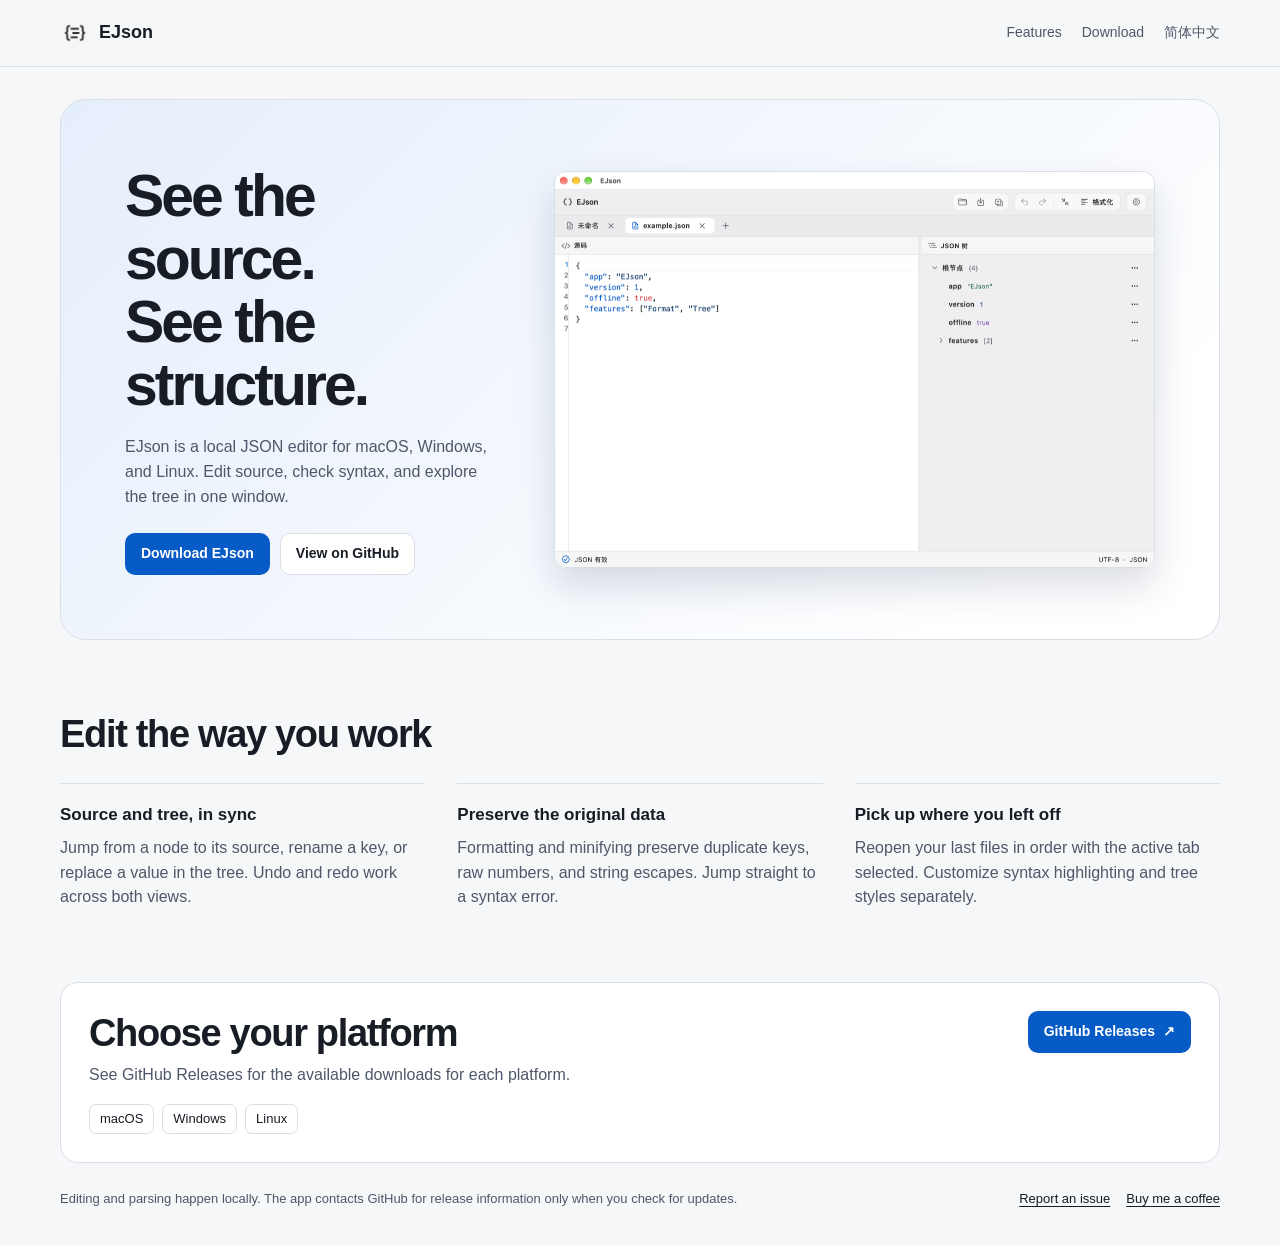
==== website/en.html @ afdf3be9 "Build EJson desktop workspace and release website" ====
<!doctype html>
<html lang="en">
<head>
  <meta charset="utf-8">
  <meta name="viewport" content="width=device-width, initial-scale=1">
  <meta name="description" content="EJson is a local JSON editor for macOS, Windows, and Linux. Edit source, check syntax, and explore the tree in one window.">
  <title>EJson — A desktop JSON editor</title>
  <link rel="icon" href="assets/logo.png" type="image/png">
  <link rel="alternate" hreflang="zh-CN" href="index.html">
  <link rel="stylesheet" href="styles.css">
</head>
<body>
  <header class="site-header">
    <nav class="wrap nav" aria-label="Main navigation">
      <a class="brand" href="#top"><img src="assets/logo.png" width="30" height="30" alt="">EJson</a>
      <div class="nav-links"><a href="#features">Features</a><a href="#download">Download</a><a href="index.html" lang="zh-CN">简体中文</a></div>
    </nav>
  </header>
  <main id="top">
    <section class="hero wrap">
      <div class="hero-copy">
        <h1>See the source.<br>See the structure.</h1>
        <p>EJson is a local JSON editor for macOS, Windows, and Linux. Edit source, check syntax, and explore the tree in one window.</p>
        <div class="actions"><a class="button primary" href="#download">Download EJson</a><a class="button secondary" href="https://github.com/Echo-BraveShine/EJson">View on GitHub</a></div>
      </div>
      <figure class="product"><img src="assets/workbench.png" width="1100" height="726" alt="EJson workbench with JSON source on the left and a JSON tree on the right" fetchpriority="high"></figure>
    </section>
    <section class="features wrap" id="features">
      <h2>Edit the way you work</h2>
      <div class="feature-grid">
        <article><h3>Source and tree, in sync</h3><p>Jump from a node to its source, rename a key, or replace a value in the tree. Undo and redo work across both views.</p></article>
        <article><h3>Preserve the original data</h3><p>Formatting and minifying preserve duplicate keys, raw numbers, and string escapes. Jump straight to a syntax error.</p></article>
        <article><h3>Pick up where you left off</h3><p>Reopen your last files in order with the active tab selected. Customize syntax highlighting and tree styles separately.</p></article>
      </div>
    </section>
    <section class="downloads wrap" id="download">
      <div><h2>Choose your platform</h2><p>See GitHub Releases for the available downloads for each platform.</p></div>
      <ul class="platforms"><li>macOS</li><li>Windows</li><li>Linux</li></ul>
      <a class="button primary" href="https://github.com/Echo-BraveShine/EJson/releases/latest">GitHub Releases <span aria-hidden="true">↗</span></a>
    </section>
  </main>
  <footer class="wrap footer">
    <p>Editing and parsing happen locally. The app contacts GitHub for release information only when you check for updates.</p>
    <div><a href="https://github.com/Echo-BraveShine/EJson/issues">Report an issue</a><a href="https://buymeacoffee.com/1239383708p">Buy me a coffee</a></div>
  </footer>
</body>
</html>
---- website/styles.css ----
:root {
  color-scheme: light dark;
  --background: #f6f7f9;
  --surface: #fff;
  --ink: #171c25;
  --secondary: #4e5868;
  --line: #dadee6;
  --accent: #075bc6;
  --on-accent: #fff;
  --hero: #e5eefb;
  font: 16px/1.55 -apple-system, BlinkMacSystemFont, "Helvetica Neue", "PingFang SC", "Segoe UI", sans-serif;
}
@media (prefers-color-scheme: dark) {
  :root {
    --background: #181b21;
    --surface: #22262e;
    --ink: #f4f6fa;
    --secondary: #bdc6d5;
    --line: #394150;
    --accent: #8bbdff;
    --on-accent: #101f35;
    --hero: #233650;
  }
}
* { box-sizing: border-box; }
body { margin: 0; background: var(--background); color: var(--ink); }
a { color: inherit; text-decoration: none; }
a:focus-visible { outline: 2px solid var(--accent); outline-offset: 4px; }
.wrap { width: min(1160px, calc(100% - 64px)); margin-inline: auto; }
.site-header { border-bottom: 1px solid var(--line); }
.nav, .brand, .nav-links, .actions { display: flex; align-items: center; }
.nav { min-height: 66px; justify-content: space-between; gap: 18px; }
.brand { gap: 9px; font-size: 18px; font-weight: 700; }
.nav-links, .actions { gap: 20px; flex-wrap: wrap; }
.nav-links { color: var(--secondary); font-size: 14px; }
.nav-links a:hover, .footer a:hover { color: var(--accent); }
.hero {
  display: grid;
  grid-template-columns: minmax(0, .85fr) minmax(0, 1.4fr);
  align-items: center;
  gap: clamp(24px, 5vw, 72px);
  padding: clamp(28px, 5vw, 64px);
  margin-top: 32px;
  background: linear-gradient(135deg, var(--hero), var(--surface) 85%);
  border: 1px solid var(--line);
  border-radius: 26px;
}
h1, h2, h3, p, figure { margin: 0; }
h1 { font-size: clamp(34px, 4.6vw, 65px); letter-spacing: -.05em; line-height: 1.07; }
h2 { font-size: clamp(25px, 3vw, 38px); line-height: 1.16; letter-spacing: -.035em; }
h3 { font-size: 17px; }
p { color: var(--secondary); }
.hero p { margin: 19px 0 24px; }
.actions { gap: 10px; }
.button {
  display: inline-flex; align-items: center; gap: 8px;
  min-height: 42px; padding: 8px 15px; border-radius: 10px;
  font-size: 14px; font-weight: 650; border: 1px solid transparent;
}
.primary { background: var(--accent); color: var(--on-accent); }
.secondary { background: var(--surface); border-color: var(--line); }
.button:hover { filter: brightness(.92); }
.product { border-radius: 12px; overflow: hidden; border: 1px solid var(--line); box-shadow: 0 18px 38px #0c234a26; }
.product img { display: block; width: 100%; height: auto; }
.features { padding-block: 72px; }
.feature-grid { margin-top: 27px; display: grid; grid-template-columns: repeat(3, 1fr); gap: 32px; }
.feature-grid article { padding-top: 18px; border-top: 1px solid var(--line); }
.feature-grid p { margin-top: 7px; }
.downloads {
  display: grid; grid-template-columns: 1fr auto;
  align-items: start; gap: 16px 24px; padding: 28px;
  border: 1px solid var(--line); border-radius: 18px; background: var(--surface);
}
.downloads p { margin-top: 8px; }
.downloads .button { grid-column: 2; grid-row: 1; justify-self: end; }
.platforms { display: flex; gap: 8px; flex-wrap: wrap; padding: 0; margin: 0; list-style: none; }
.platforms li { font-size: 13px; padding: 4px 10px; border: 1px solid var(--line); border-radius: 7px; }
.footer { padding-block: 26px 36px; display: flex; justify-content: space-between; gap: 16px; font-size: 13px; }
.footer div { display: flex; gap: 16px; flex-wrap: wrap; flex-shrink: 0; }
.footer a { text-decoration: underline; text-underline-offset: 3px; }
@media (max-width: 830px) {
  .wrap { width: calc(100% - 32px); }
  .hero { grid-template-columns: minmax(0, 1fr); }
  .features { padding-block: 44px; }
  .feature-grid { gap: 18px; }
}
@media (max-width: 560px) {
  .nav-links { gap: 11px; }
  .hero { margin-top: 17px; padding: 21px; border-radius: 18px; }
  .feature-grid, .downloads { grid-template-columns: minmax(0, 1fr); }
  .downloads .button { grid-column: auto; grid-row: auto; justify-self: start; }
  .footer { flex-direction: column; }
}

:lang(zh-CN) h1 { font-size: clamp(32px, 3.75vw, 53px); }

.hero > *, .downloads > *, .feature-grid > * { min-width: 0; }
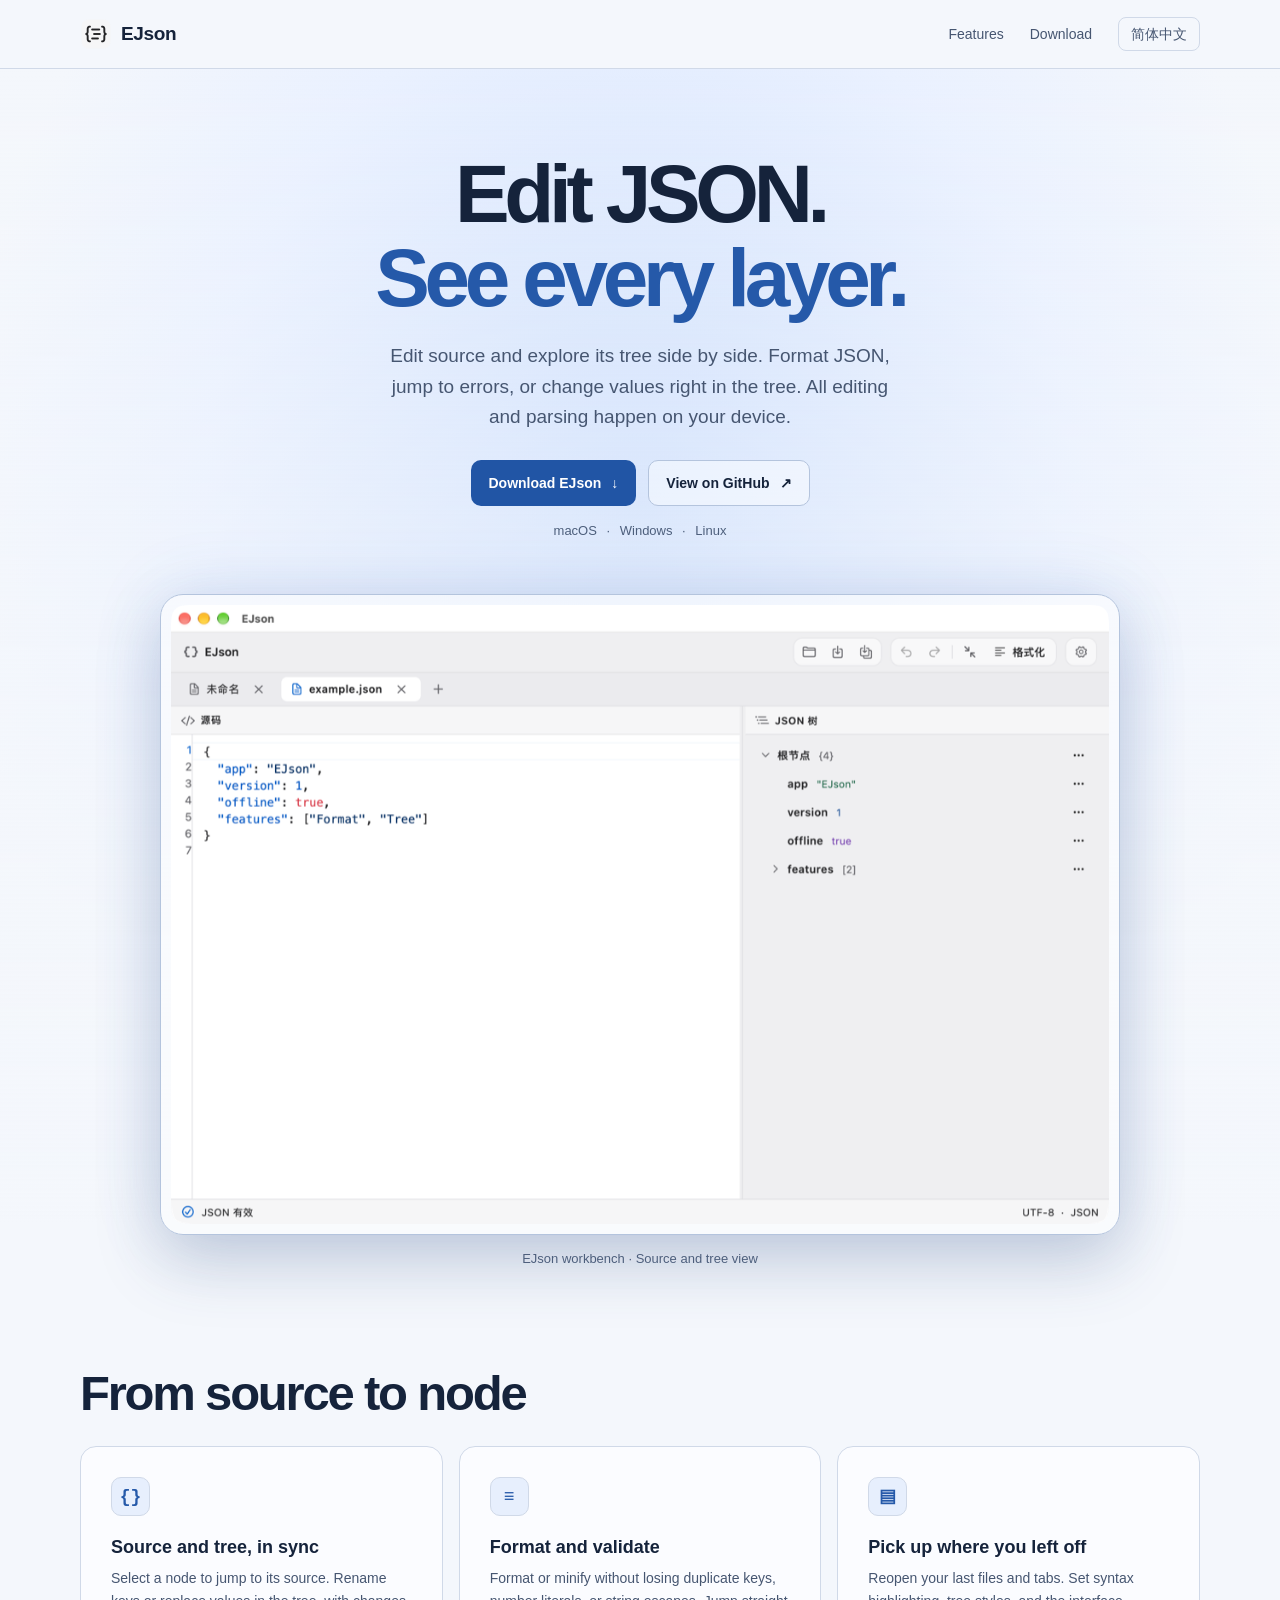
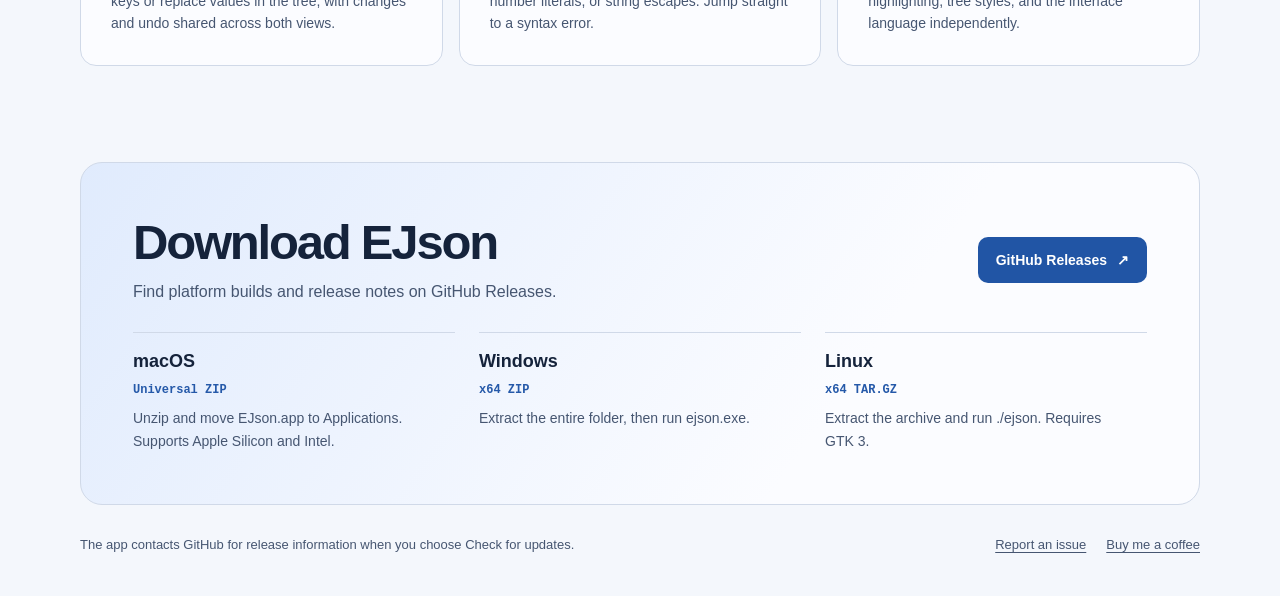
==== commit 279f72f2: "bug fix" ====
--- a/website/en.html
+++ b/website/en.html
@@ -3,8 +3,10 @@
 <head>
   <meta charset="utf-8">
   <meta name="viewport" content="width=device-width, initial-scale=1">
-  <meta name="description" content="EJson is a local JSON editor for macOS, Windows, and Linux. Edit source, check syntax, and explore the tree in one window.">
-  <title>EJson — A desktop JSON editor</title>
+  <meta name="description" content="Edit source and explore its tree side by side. Format JSON, jump to errors, or change values right in the tree. All editing and parsing happen on your device.">
+  <meta name="theme-color" content="#10141e" media="(prefers-color-scheme: dark)">
+  <meta name="theme-color" content="#f4f7fc" media="(prefers-color-scheme: light)">
+  <title>EJson · Desktop JSON editor</title>
   <link rel="icon" href="assets/logo.png" type="image/png">
   <link rel="alternate" hreflang="zh-CN" href="index.html">
   <link rel="stylesheet" href="styles.css">
@@ -12,36 +14,91 @@
 <body>
   <header class="site-header">
     <nav class="wrap nav" aria-label="Main navigation">
-      <a class="brand" href="#top"><img src="assets/logo.png" width="30" height="30" alt="">EJson</a>
-      <div class="nav-links"><a href="#features">Features</a><a href="#download">Download</a><a href="index.html" lang="zh-CN">简体中文</a></div>
+      <a class="brand" href="#top"><img src="assets/logo.png" width="32" height="32" alt="">EJson</a>
+      <div class="nav-links">
+        <a href="#features">Features</a>
+        <a href="#download">Download</a>
+        <a class="language" href="index.html" lang="zh-CN">简体中文</a>
+      </div>
     </nav>
   </header>
+
   <main id="top">
-    <section class="hero wrap">
-      <div class="hero-copy">
-        <h1>See the source.<br>See the structure.</h1>
-        <p>EJson is a local JSON editor for macOS, Windows, and Linux. Edit source, check syntax, and explore the tree in one window.</p>
-        <div class="actions"><a class="button primary" href="#download">Download EJson</a><a class="button secondary" href="https://github.com/Echo-BraveShine/EJson">View on GitHub</a></div>
-      </div>
-      <figure class="product"><img src="assets/workbench.png" width="1100" height="726" alt="EJson workbench with JSON source on the left and a JSON tree on the right" fetchpriority="high"></figure>
-    </section>
-    <section class="features wrap" id="features">
-      <h2>Edit the way you work</h2>
-      <div class="feature-grid">
-        <article><h3>Source and tree, in sync</h3><p>Jump from a node to its source, rename a key, or replace a value in the tree. Undo and redo work across both views.</p></article>
-        <article><h3>Preserve the original data</h3><p>Formatting and minifying preserve duplicate keys, raw numbers, and string escapes. Jump straight to a syntax error.</p></article>
-        <article><h3>Pick up where you left off</h3><p>Reopen your last files in order with the active tab selected. Customize syntax highlighting and tree styles separately.</p></article>
+    <section class="hero" aria-labelledby="hero-title">
+      <div class="wrap hero-inner">
+        <div class="hero-copy">
+          <h1 id="hero-title">Edit JSON. <span>See every layer.</span></h1>
+          <p>Edit source and explore its tree side by side. Format JSON, jump to errors, or change values right in the tree. All editing and parsing happen on your device.</p>
+          <div class="actions">
+            <a class="button primary" href="#download">Download EJson <span aria-hidden="true">↓</span></a>
+            <a class="button secondary" href="https://github.com/Echo-BraveShine/EJson">View on GitHub <span aria-hidden="true">↗</span></a>
+          </div>
+          <p class="platform-note">macOS <span aria-hidden="true">·</span> Windows <span aria-hidden="true">·</span> Linux</p>
+        </div>
+        <figure class="product">
+          <a class="product-image" href="assets/workbench.png">
+            <img src="assets/workbench.png" width="1100" height="726" alt="The EJson app showing example.json source code on the left and its JSON tree on the right" fetchpriority="high">
+          </a>
+          <figcaption>EJson workbench · Source and tree view</figcaption>
+        </figure>
       </div>
     </section>
-    <section class="downloads wrap" id="download">
-      <div><h2>Choose your platform</h2><p>See GitHub Releases for the available downloads for each platform.</p></div>
-      <ul class="platforms"><li>macOS</li><li>Windows</li><li>Linux</li></ul>
-      <a class="button primary" href="https://github.com/Echo-BraveShine/EJson/releases/latest">GitHub Releases <span aria-hidden="true">↗</span></a>
+
+    <section class="wrap features" id="features" aria-labelledby="features-title">
+      <h2 id="features-title">From source to node</h2>
+      <div class="feature-grid">
+        <article class="feature-card">
+          <span class="feature-icon" aria-hidden="true">{}</span>
+          <h3>Source and tree, in sync</h3>
+          <p>Select a node to jump to its source. Rename keys or replace values in the tree, with changes and undo shared across both views.</p>
+        </article>
+        <article class="feature-card">
+          <span class="feature-icon" aria-hidden="true">≡</span>
+          <h3>Format and validate</h3>
+          <p>Format or minify without losing duplicate keys, number literals, or string escapes. Jump straight to a syntax error.</p>
+        </article>
+        <article class="feature-card">
+          <span class="feature-icon" aria-hidden="true">▤</span>
+          <h3>Pick up where you left off</h3>
+          <p>Reopen your last files and tabs. Set syntax highlighting, tree styles, and the interface language independently.</p>
+        </article>
+      </div>
+    </section>
+
+    <section class="wrap downloads" id="download" aria-labelledby="download-title">
+      <div class="download-header">
+        <div>
+          <h2 id="download-title">Download EJson</h2>
+          <p>Find platform builds and release notes on GitHub Releases.</p>
+        </div>
+        <a class="button primary" href="https://github.com/Echo-BraveShine/EJson/releases/latest">GitHub Releases <span aria-hidden="true">↗</span></a>
+      </div>
+      <div class="platforms">
+        <article>
+          <h3>macOS</h3>
+          <p class="package">Universal ZIP</p>
+          <p>Unzip and move EJson.app to Applications. Supports Apple Silicon and Intel.</p>
+        </article>
+        <article>
+          <h3>Windows</h3>
+          <p class="package">x64 ZIP</p>
+          <p>Extract the entire folder, then run ejson.exe.</p>
+        </article>
+        <article>
+          <h3>Linux</h3>
+          <p class="package">x64 TAR.GZ</p>
+          <p>Extract the archive and run ./ejson. Requires GTK 3.</p>
+        </article>
+      </div>
     </section>
   </main>
+
   <footer class="wrap footer">
-    <p>Editing and parsing happen locally. The app contacts GitHub for release information only when you check for updates.</p>
-    <div><a href="https://github.com/Echo-BraveShine/EJson/issues">Report an issue</a><a href="https://buymeacoffee.com/1239383708p">Buy me a coffee</a></div>
+    <p>The app contacts GitHub for release information when you choose Check for updates.</p>
+    <div>
+      <a href="https://github.com/Echo-BraveShine/EJson/issues">Report an issue</a>
+      <a href="https://buymeacoffee.com/1239383708p">Buy me a coffee</a>
+    </div>
   </footer>
 </body>
 </html>
--- a/website/styles.css
+++ b/website/styles.css
@@ -1,97 +1,187 @@
 :root {
-  color-scheme: light dark;
-  --background: #f6f7f9;
-  --surface: #fff;
-  --ink: #171c25;
-  --secondary: #4e5868;
-  --line: #dadee6;
-  --accent: #075bc6;
-  --on-accent: #fff;
-  --hero: #e5eefb;
-  font: 16px/1.55 -apple-system, BlinkMacSystemFont, "Helvetica Neue", "PingFang SC", "Segoe UI", sans-serif;
+  color-scheme: dark;
+  --page: #10141e;
+  --panel: #171d2a;
+  --line: #30394b;
+  --ink: #f3f6ff;
+  --muted: #b4bfd3;
+  --soft: #9eacc6;
+  --accent: #a5c6ff;
+  --button: #c9dcff;
+  --on-button: #122446;
+  --button-hover: #e3edff;
+  --hero-glow: #263b65;
+  --hero-edge: #151d32;
+  --download-glow: #202d46;
+  --frame: #c4d6ff1b;
+  --frame-border: #ffffff35;
+  --frame-shadow: #0007;
+  --control: #ffffff0d;
+  --control-hover: #ffffff1a;
+  --icon-panel: #23324c;
+  font: 16px/1.6 Inter, -apple-system, BlinkMacSystemFont, "PingFang SC", "Segoe UI", "Microsoft YaHei", sans-serif;
 }
-@media (prefers-color-scheme: dark) {
+
+@media (prefers-color-scheme: light) {
   :root {
-    --background: #181b21;
-    --surface: #22262e;
-    --ink: #f4f6fa;
-    --secondary: #bdc6d5;
-    --line: #394150;
-    --accent: #8bbdff;
-    --on-accent: #101f35;
-    --hero: #233650;
+    color-scheme: light;
+    --page: #f4f7fc;
+    --panel: #fbfcff;
+    --line: #d0d9e8;
+    --ink: #15233b;
+    --muted: #465671;
+    --soft: #4d5f7c;
+    --accent: #2559a9;
+    --button: #2155a5;
+    --on-button: #fff;
+    --button-hover: #194789;
+    --hero-glow: #ccdefc;
+    --hero-edge: #eaf1ff;
+    --download-glow: #e0ebfd;
+    --frame: #ffffff80;
+    --frame-border: #b4c4dd;
+    --frame-shadow: #354d7738;
+    --control: #ffffff70;
+    --control-hover: #fff;
+    --icon-panel: #e7effd;
   }
 }
+
 * { box-sizing: border-box; }
-body { margin: 0; background: var(--background); color: var(--ink); }
+body { margin: 0; background: var(--page); color: var(--ink); }
+h1, h2, h3, p, figure { margin: 0; }
 a { color: inherit; text-decoration: none; }
 a:focus-visible { outline: 2px solid var(--accent); outline-offset: 4px; }
-.wrap { width: min(1160px, calc(100% - 64px)); margin-inline: auto; }
-.site-header { border-bottom: 1px solid var(--line); }
+p { color: var(--muted); }
+.wrap { width: min(1120px, calc(100% - 64px)); margin-inline: auto; }
+
+.site-header {
+  background: var(--page);
+  border-bottom: 1px solid var(--line);
+}
 .nav, .brand, .nav-links, .actions { display: flex; align-items: center; }
-.nav { min-height: 66px; justify-content: space-between; gap: 18px; }
-.brand { gap: 9px; font-size: 18px; font-weight: 700; }
-.nav-links, .actions { gap: 20px; flex-wrap: wrap; }
-.nav-links { color: var(--secondary); font-size: 14px; }
-.nav-links a:hover, .footer a:hover { color: var(--accent); }
+.nav { min-height: 68px; justify-content: space-between; gap: 12px; }
+.brand { flex: none; gap: 9px; font-size: 19px; font-weight: 720; letter-spacing: -.02em; }
+.brand img { display: block; border-radius: 9px; }
+.nav-links { justify-content: flex-end; flex-wrap: wrap; gap: 10px 26px; color: var(--muted); font-size: 14px; }
+.nav-links a:hover, .footer a:hover { color: var(--ink); }
+.language { padding: 5px 12px; border: 1px solid var(--line); border-radius: 8px; }
+
 .hero {
+  background:
+    linear-gradient(180deg, transparent 0%, var(--page) 96%),
+    radial-gradient(ellipse at 50% 36%, var(--hero-glow) 0%, var(--hero-edge) 48%, var(--page) 75%);
+}
+.hero-inner { padding-top: clamp(52px, 6.5vw, 88px); }
+.hero-copy { text-align: center; }
+h1 {
+  font-size: clamp(42px, 6.4vw, 88px);
+  font-weight: 750;
+  letter-spacing: -.065em;
+  line-height: 1.02;
+  text-wrap: balance;
+}
+h1 span { display: block; color: var(--accent); }
+:lang(zh-CN) h1 { font-size: clamp(42px, 6vw, 80px); letter-spacing: -.045em; line-height: 1.13; }
+.hero-copy > p:not(.platform-note) {
+  max-width: 49ch;
+  margin: 22px auto 0;
+  font-size: clamp(16px, 1.65vw, 19px);
+  text-wrap: pretty;
+}
+.actions { justify-content: center; flex-wrap: wrap; gap: 12px; margin-top: 28px; }
+.button {
+  display: inline-flex;
+  align-items: center;
+  justify-content: center;
+  gap: 10px;
+  min-height: 46px;
+  padding: 9px 17px;
+  border: 1px solid transparent;
+  border-radius: 10px;
+  font-size: 14px;
+  font-weight: 680;
+}
+.primary { background: var(--button); color: var(--on-button); }
+.primary:hover { background: var(--button-hover); }
+.secondary { background: var(--control); border-color: var(--frame-border); }
+.secondary:hover { background: var(--control-hover); }
+.platform-note { margin-top: 15px; color: var(--soft); font-size: 13px; }
+.platform-note span { margin-inline: 6px; }
+
+.product { max-width: 960px; margin: clamp(32px, 4.6vw, 52px) auto 0; }
+.product-image {
+  display: block;
+  padding: clamp(5px, .9vw, 10px);
+  border: 1px solid var(--frame-border);
+  border-radius: clamp(14px, 2vw, 23px);
+  background: var(--frame);
+  box-shadow: 0 28px 65px var(--frame-shadow), 0 0 70px #4078d023;
+}
+.product img {
+  display: block;
+  width: 100%;
+  height: auto;
+  border-radius: clamp(8px, 1.2vw, 14px);
+}
+.product figcaption { margin-top: 14px; color: var(--soft); font-size: 13px; text-align: center; }
+
+.features { padding-block: clamp(56px, 8vw, 96px); }
+h2 { font-size: clamp(30px, 4.2vw, 49px); line-height: 1.12; letter-spacing: -.045em; }
+:lang(zh-CN) h2 { letter-spacing: -.025em; }
+h3 { font-size: 18px; line-height: 1.3; }
+.feature-grid, .platforms { display: grid; grid-template-columns: repeat(3, minmax(0, 1fr)); }
+.feature-grid { gap: 16px; margin-top: 25px; }
+.feature-card {
+  padding: clamp(19px, 2.8vw, 30px);
+  border: 1px solid var(--line);
+  border-radius: 16px;
+  background: var(--panel);
+}
+.feature-icon {
   display: grid;
-  grid-template-columns: minmax(0, .85fr) minmax(0, 1.4fr);
-  align-items: center;
-  gap: clamp(24px, 5vw, 72px);
-  padding: clamp(28px, 5vw, 64px);
-  margin-top: 32px;
-  background: linear-gradient(135deg, var(--hero), var(--surface) 85%);
+  width: 39px;
+  height: 39px;
+  place-items: center;
+  margin-bottom: 20px;
   border: 1px solid var(--line);
-  border-radius: 26px;
+  border-radius: 10px;
+  background: var(--icon-panel);
+  color: var(--accent);
+  font: 600 18px/1 ui-monospace, Menlo, Consolas, monospace;
 }
-h1, h2, h3, p, figure { margin: 0; }
-h1 { font-size: clamp(34px, 4.6vw, 65px); letter-spacing: -.05em; line-height: 1.07; }
-h2 { font-size: clamp(25px, 3vw, 38px); line-height: 1.16; letter-spacing: -.035em; }
-h3 { font-size: 17px; }
-p { color: var(--secondary); }
-.hero p { margin: 19px 0 24px; }
-.actions { gap: 10px; }
-.button {
-  display: inline-flex; align-items: center; gap: 8px;
-  min-height: 42px; padding: 8px 15px; border-radius: 10px;
-  font-size: 14px; font-weight: 650; border: 1px solid transparent;
+.feature-card p, .platforms p { margin-top: 8px; font-size: 14px; text-wrap: pretty; }
+
+.downloads {
+  padding: clamp(22px, 4.6vw, 52px);
+  border: 1px solid var(--line);
+  border-radius: 22px;
+  background: linear-gradient(125deg, var(--download-glow), var(--panel) 68%);
 }
-.primary { background: var(--accent); color: var(--on-accent); }
-.secondary { background: var(--surface); border-color: var(--line); }
-.button:hover { filter: brightness(.92); }
-.product { border-radius: 12px; overflow: hidden; border: 1px solid var(--line); box-shadow: 0 18px 38px #0c234a26; }
-.product img { display: block; width: 100%; height: auto; }
-.features { padding-block: 72px; }
-.feature-grid { margin-top: 27px; display: grid; grid-template-columns: repeat(3, 1fr); gap: 32px; }
-.feature-grid article { padding-top: 18px; border-top: 1px solid var(--line); }
-.feature-grid p { margin-top: 7px; }
-.downloads {
-  display: grid; grid-template-columns: 1fr auto;
-  align-items: start; gap: 16px 24px; padding: 28px;
-  border: 1px solid var(--line); border-radius: 18px; background: var(--surface);
+.download-header { display: flex; align-items: center; justify-content: space-between; gap: 16px 24px; flex-wrap: wrap; }
+.download-header p { margin-top: 10px; }
+.platforms { gap: 24px; margin-top: 27px; }
+.platforms article { padding-top: 17px; border-top: 1px solid var(--line); }
+.platforms .package { color: var(--accent); font: 600 12px/1.5 ui-monospace, Menlo, Consolas, monospace; }
+
+.footer {
+  display: flex;
+  justify-content: space-between;
+  flex-wrap: wrap;
+  gap: 12px 24px;
+  padding-block: 30px 40px;
+  font-size: 13px;
 }
-.downloads p { margin-top: 8px; }
-.downloads .button { grid-column: 2; grid-row: 1; justify-self: end; }
-.platforms { display: flex; gap: 8px; flex-wrap: wrap; padding: 0; margin: 0; list-style: none; }
-.platforms li { font-size: 13px; padding: 4px 10px; border: 1px solid var(--line); border-radius: 7px; }
-.footer { padding-block: 26px 36px; display: flex; justify-content: space-between; gap: 16px; font-size: 13px; }
-.footer div { display: flex; gap: 16px; flex-wrap: wrap; flex-shrink: 0; }
-.footer a { text-decoration: underline; text-underline-offset: 3px; }
-@media (max-width: 830px) {
+.footer div { display: flex; flex-wrap: wrap; gap: 10px 20px; }
+.footer a { color: var(--muted); text-decoration: underline; text-underline-offset: 3px; }
+
+@media (max-width: 720px) {
   .wrap { width: calc(100% - 32px); }
-  .hero { grid-template-columns: minmax(0, 1fr); }
-  .features { padding-block: 44px; }
-  .feature-grid { gap: 18px; }
+  .feature-grid, .platforms { grid-template-columns: minmax(0, 1fr); gap: 12px; }
+  .feature-icon { margin-bottom: 13px; }
 }
-@media (max-width: 560px) {
-  .nav-links { gap: 11px; }
-  .hero { margin-top: 17px; padding: 21px; border-radius: 18px; }
-  .feature-grid, .downloads { grid-template-columns: minmax(0, 1fr); }
-  .downloads .button { grid-column: auto; grid-row: auto; justify-self: start; }
-  .footer { flex-direction: column; }
+@media (max-width: 430px) {
+  .nav-links { gap: 8px 12px; font-size: 13px; }
+  .language { padding-inline: 8px; }
+  .button { padding-inline: 13px; }
 }
-
-:lang(zh-CN) h1 { font-size: clamp(32px, 3.75vw, 53px); }
-
-.hero > *, .downloads > *, .feature-grid > * { min-width: 0; }
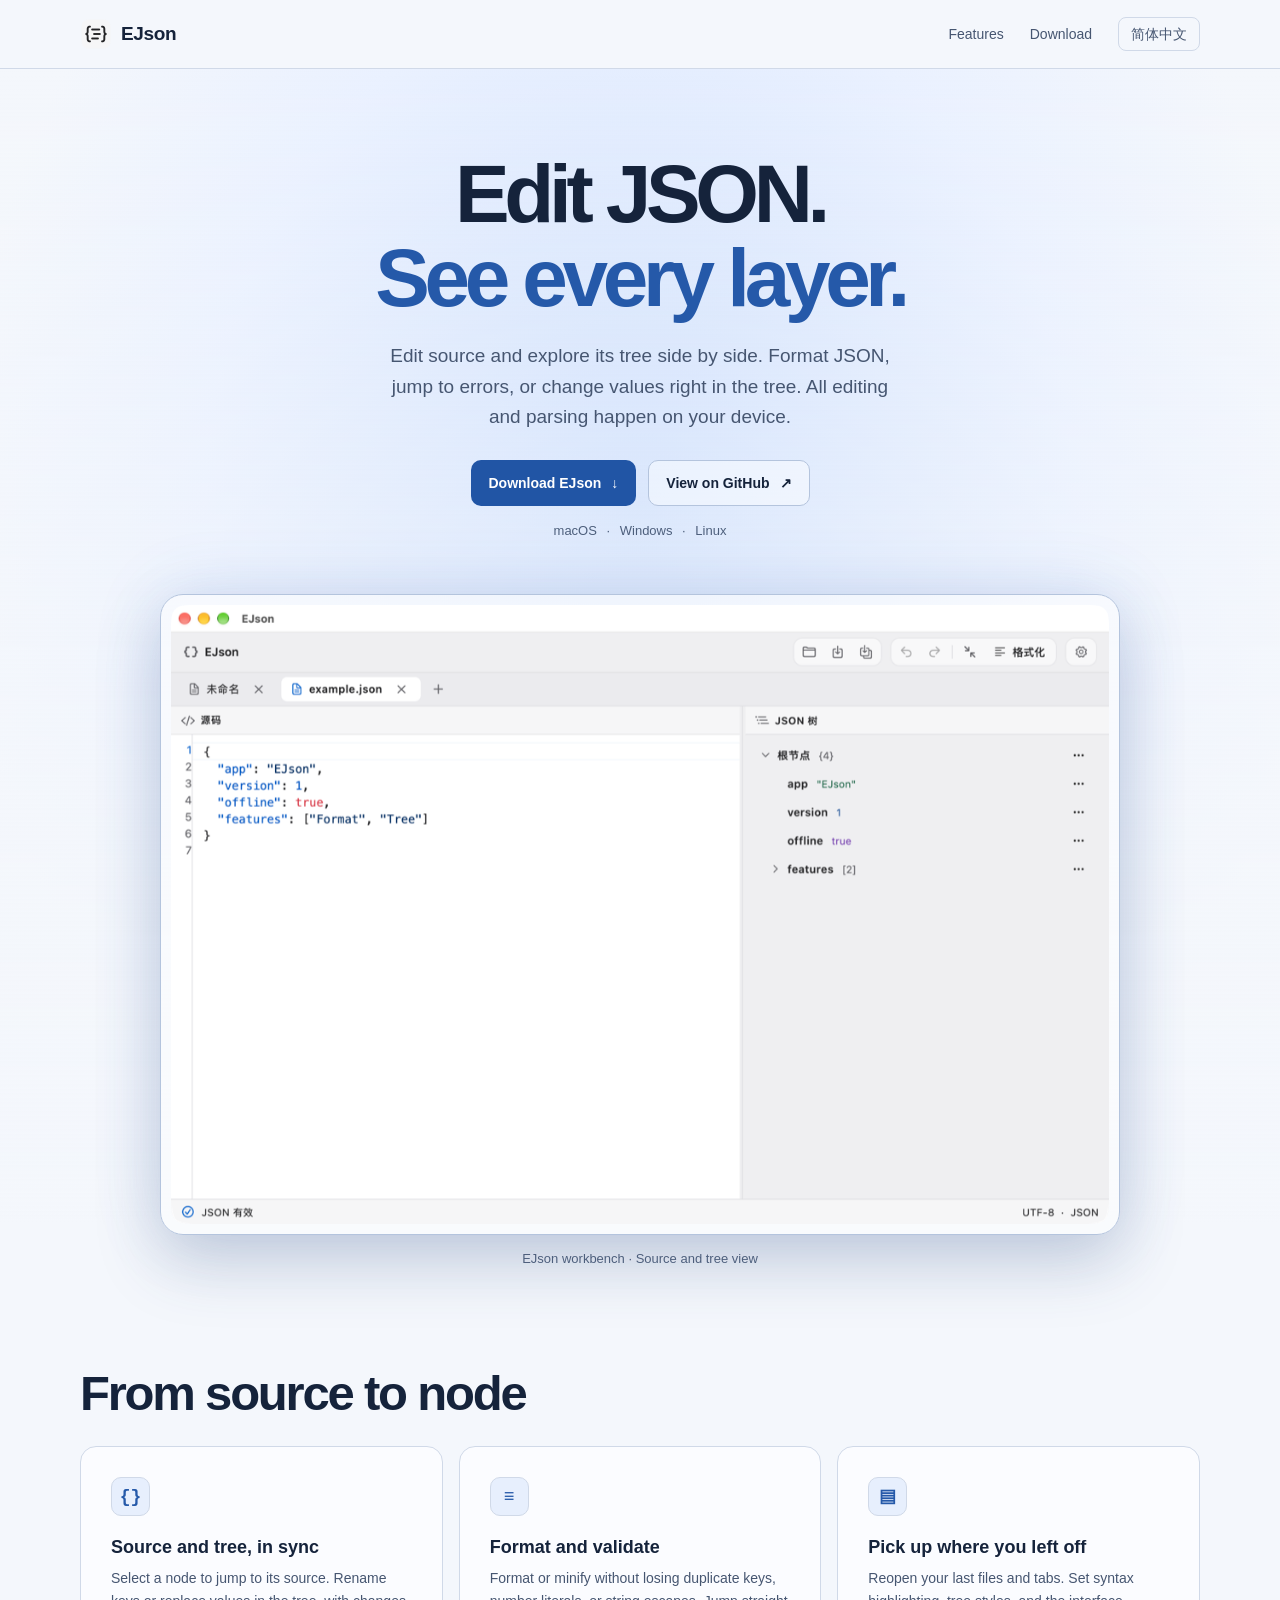
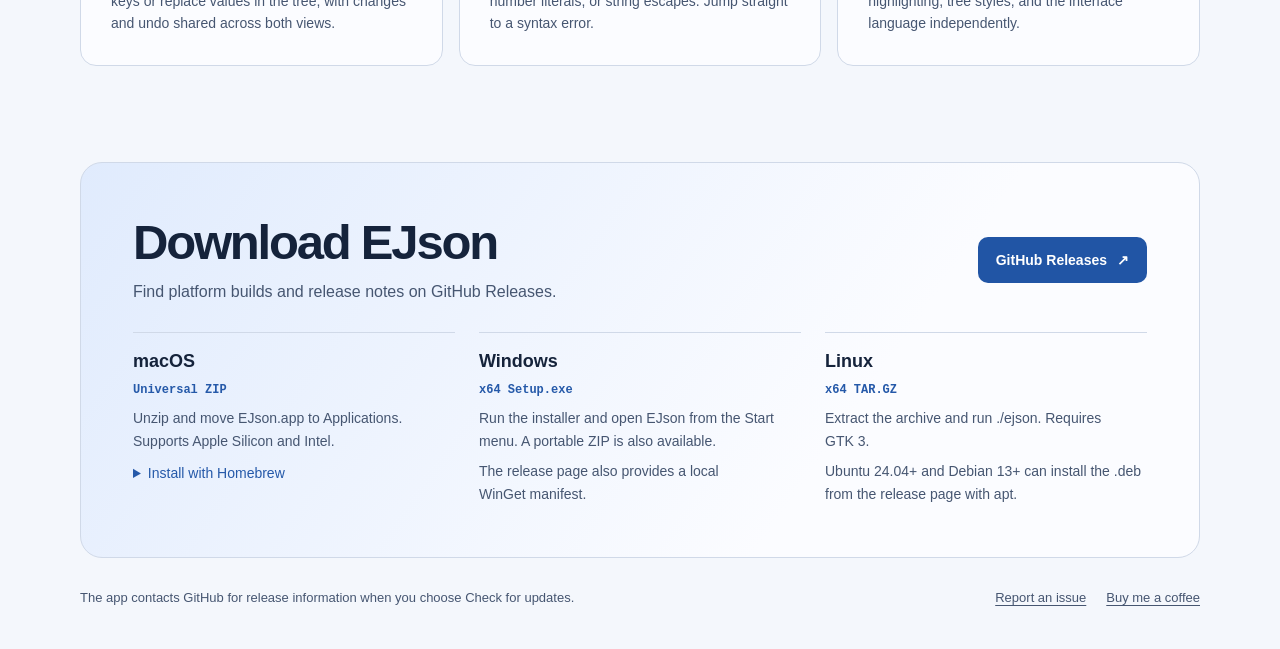
==== commit d2d2044c: "bug fix" ====
--- a/website/en.html
+++ b/website/en.html
@@ -78,16 +78,23 @@
           <h3>macOS</h3>
           <p class="package">Universal ZIP</p>
           <p>Unzip and move EJson.app to Applications. Supports Apple Silicon and Intel.</p>
+          <details class="brew-install">
+            <summary>Install with Homebrew</summary>
+            <pre><code>brew tap echo-braveshine/ejson https://github.com/Echo-BraveShine/EJson.git
+brew install --cask echo-braveshine/ejson/ejson</code></pre>
+          </details>
         </article>
         <article>
           <h3>Windows</h3>
-          <p class="package">x64 ZIP</p>
-          <p>Extract the entire folder, then run ejson.exe.</p>
+          <p class="package">x64 Setup.exe</p>
+          <p>Run the installer and open EJson from the Start menu. A portable ZIP is also available.</p>
+          <p>The release page also provides a local WinGet manifest.</p>
         </article>
         <article>
           <h3>Linux</h3>
           <p class="package">x64 TAR.GZ</p>
           <p>Extract the archive and run ./ejson. Requires GTK 3.</p>
+          <p>Ubuntu 24.04+ and Debian 13+ can install the .deb from the release page with apt.</p>
         </article>
       </div>
     </section>
--- a/website/styles.css
+++ b/website/styles.css
@@ -185,3 +185,17 @@
   .language { padding-inline: 8px; }
   .button { padding-inline: 13px; }
 }
+
+.brew-install { margin-top: 10px; font-size: 14px; }
+.brew-install summary { color: var(--accent); cursor: pointer; }
+.brew-install pre {
+  margin: 8px 0 0;
+  padding: 10px;
+  border: 1px solid var(--line);
+  border-radius: 8px;
+  background: var(--panel);
+  color: var(--ink);
+  white-space: pre-wrap;
+  overflow-wrap: anywhere;
+  font-size: 12px;
+}
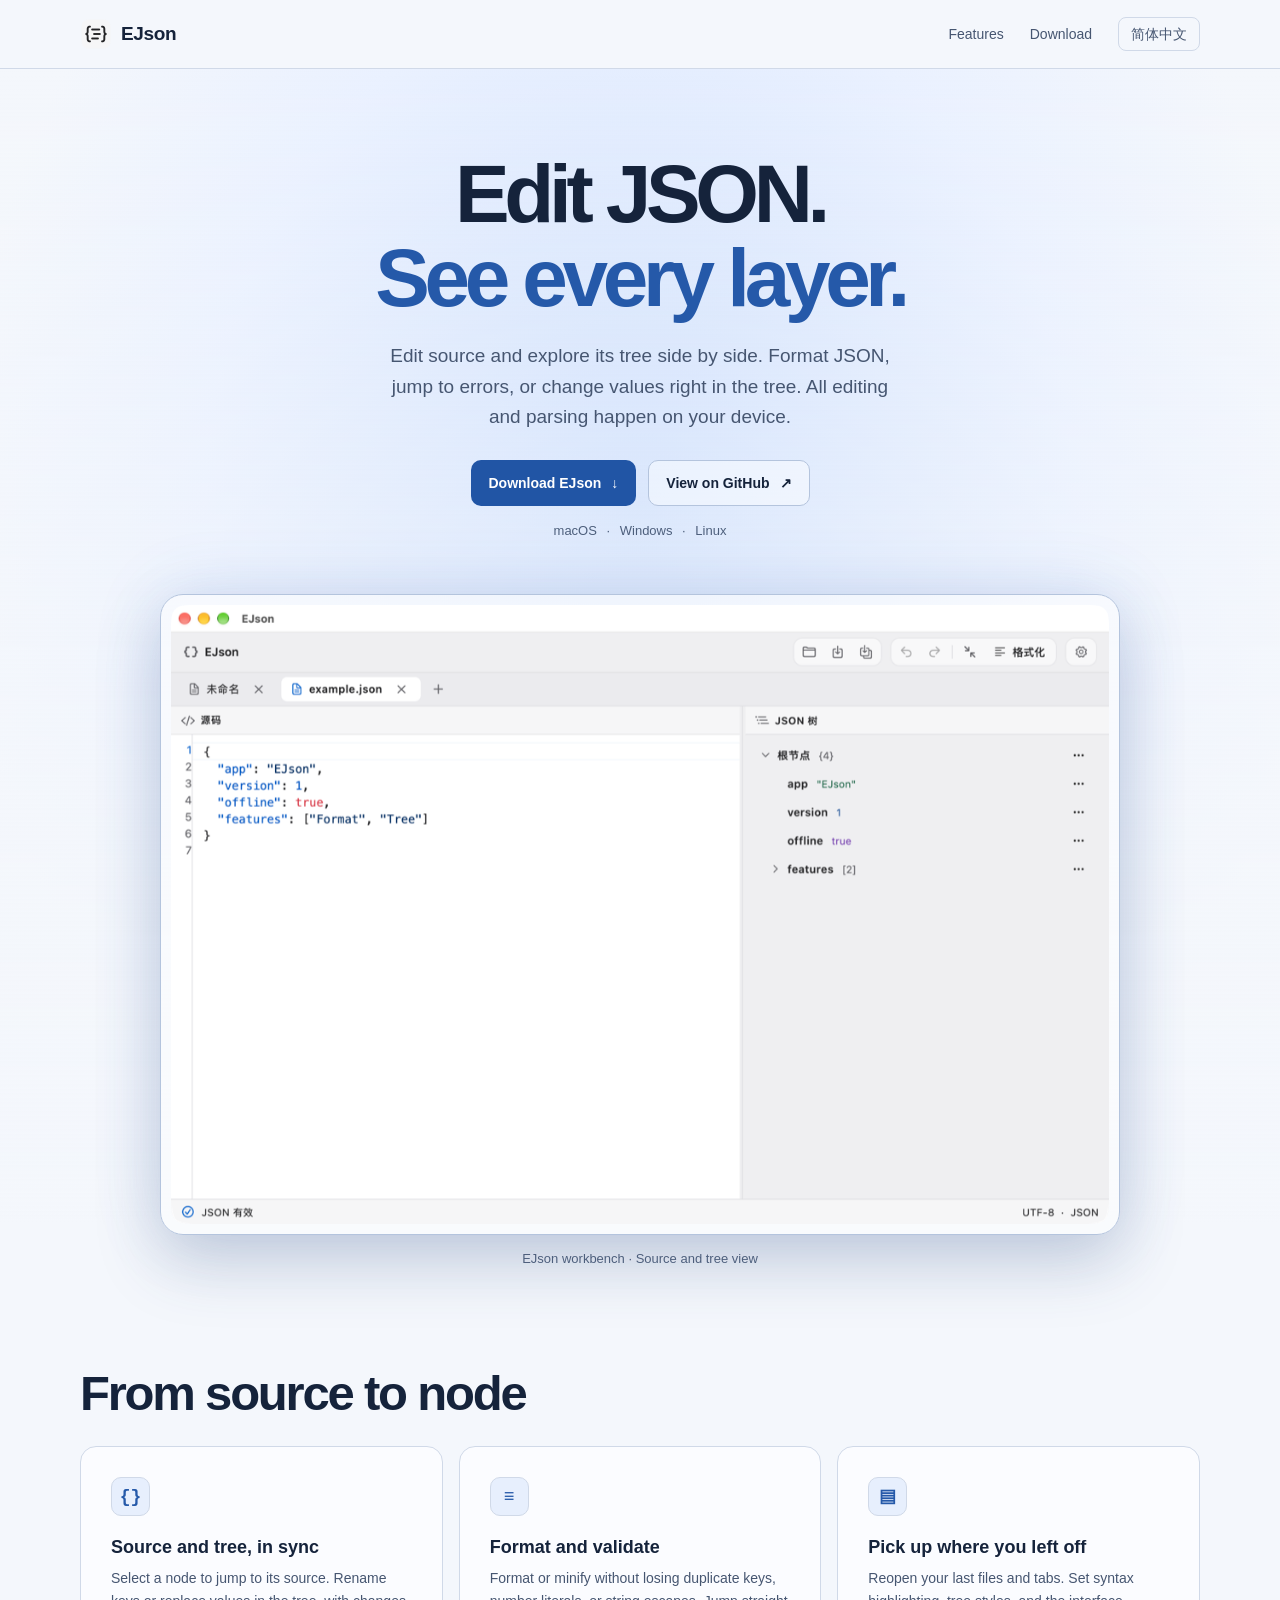
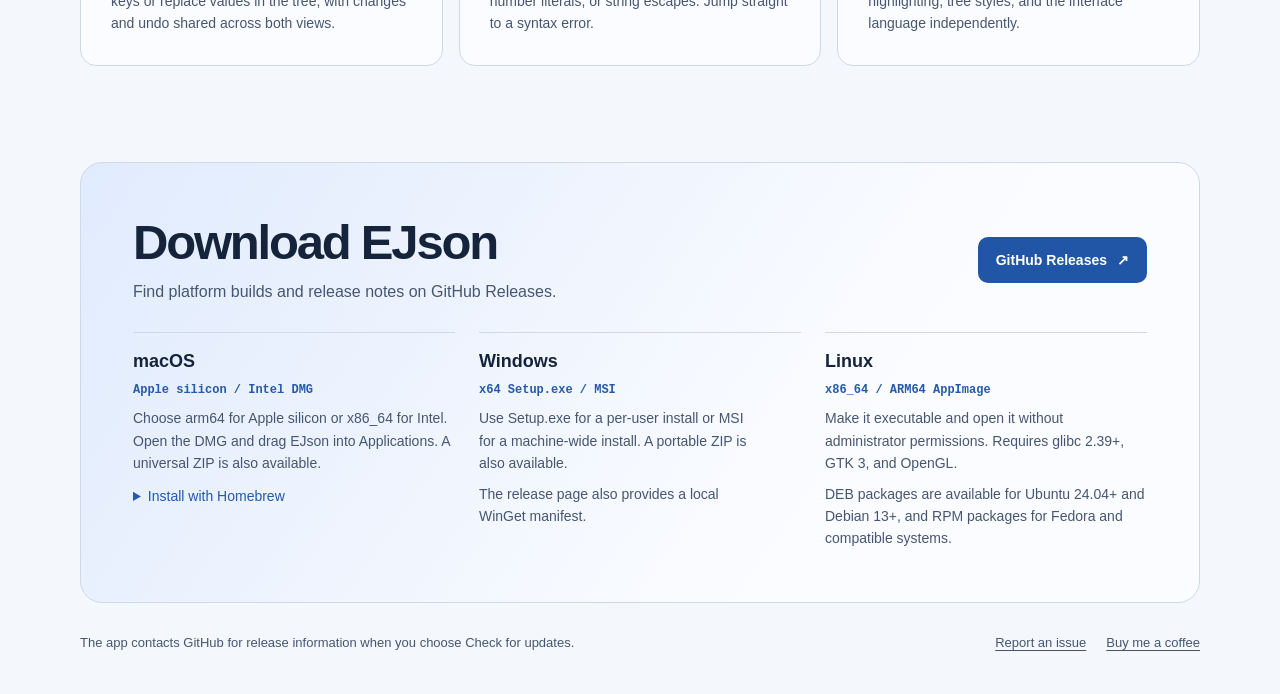
==== commit 85539c55: "新增搜索" ====
--- a/website/en.html
+++ b/website/en.html
@@ -76,8 +76,8 @@
       <div class="platforms">
         <article>
           <h3>macOS</h3>
-          <p class="package">Universal ZIP</p>
-          <p>Unzip and move EJson.app to Applications. Supports Apple Silicon and Intel.</p>
+          <p class="package">Apple silicon / Intel DMG</p>
+          <p>Choose arm64 for Apple silicon or x86_64 for Intel. Open the DMG and drag EJson into Applications. A universal ZIP is also available.</p>
           <details class="brew-install">
             <summary>Install with Homebrew</summary>
             <pre><code>brew tap echo-braveshine/ejson https://github.com/Echo-BraveShine/EJson.git
@@ -86,15 +86,15 @@
         </article>
         <article>
           <h3>Windows</h3>
-          <p class="package">x64 Setup.exe</p>
-          <p>Run the installer and open EJson from the Start menu. A portable ZIP is also available.</p>
+          <p class="package">x64 Setup.exe / MSI</p>
+          <p>Use Setup.exe for a per-user install or MSI for a machine-wide install. A portable ZIP is also available.</p>
           <p>The release page also provides a local WinGet manifest.</p>
         </article>
         <article>
           <h3>Linux</h3>
-          <p class="package">x64 TAR.GZ</p>
-          <p>Extract the archive and run ./ejson. Requires GTK 3.</p>
-          <p>Ubuntu 24.04+ and Debian 13+ can install the .deb from the release page with apt.</p>
+          <p class="package">x86_64 / ARM64 AppImage</p>
+          <p>Make it executable and open it without administrator permissions. Requires glibc 2.39+, GTK 3, and OpenGL.</p>
+          <p>DEB packages are available for Ubuntu 24.04+ and Debian 13+, and RPM packages for Fedora and compatible systems.</p>
         </article>
       </div>
     </section>
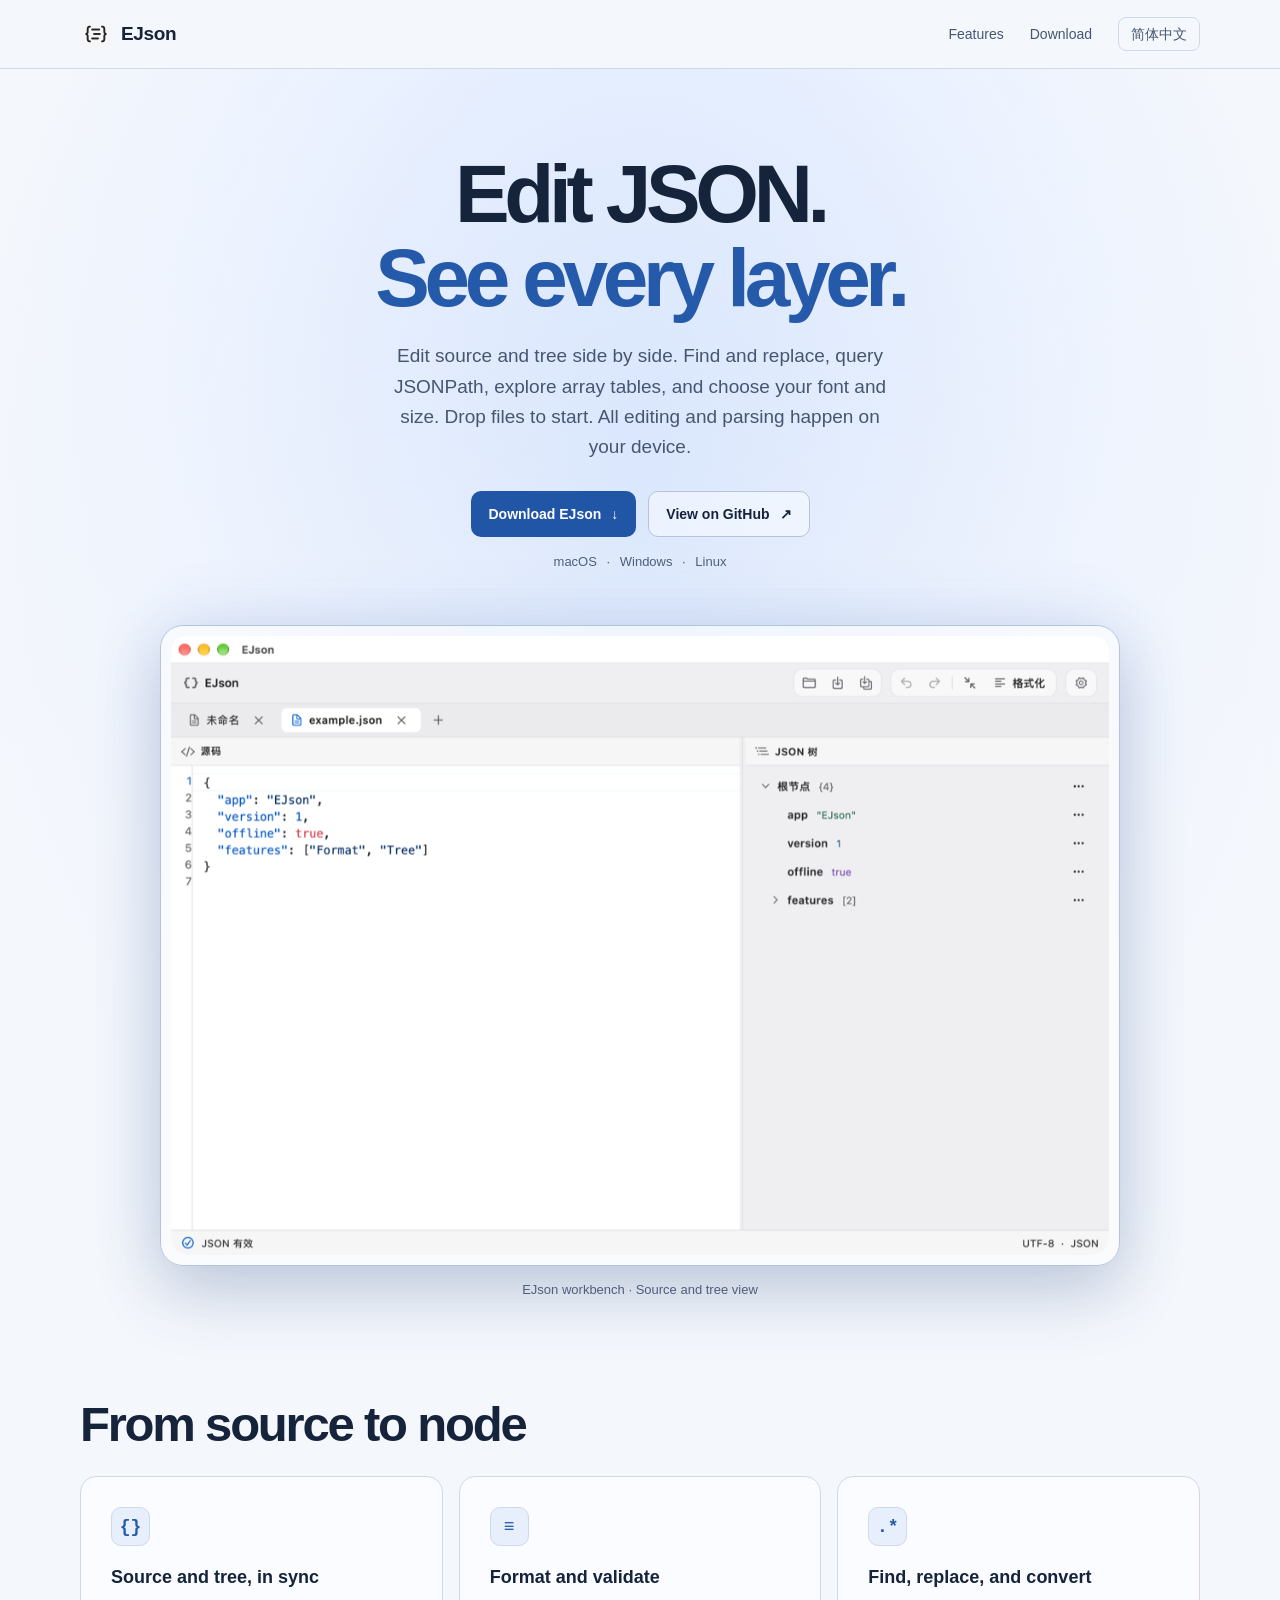
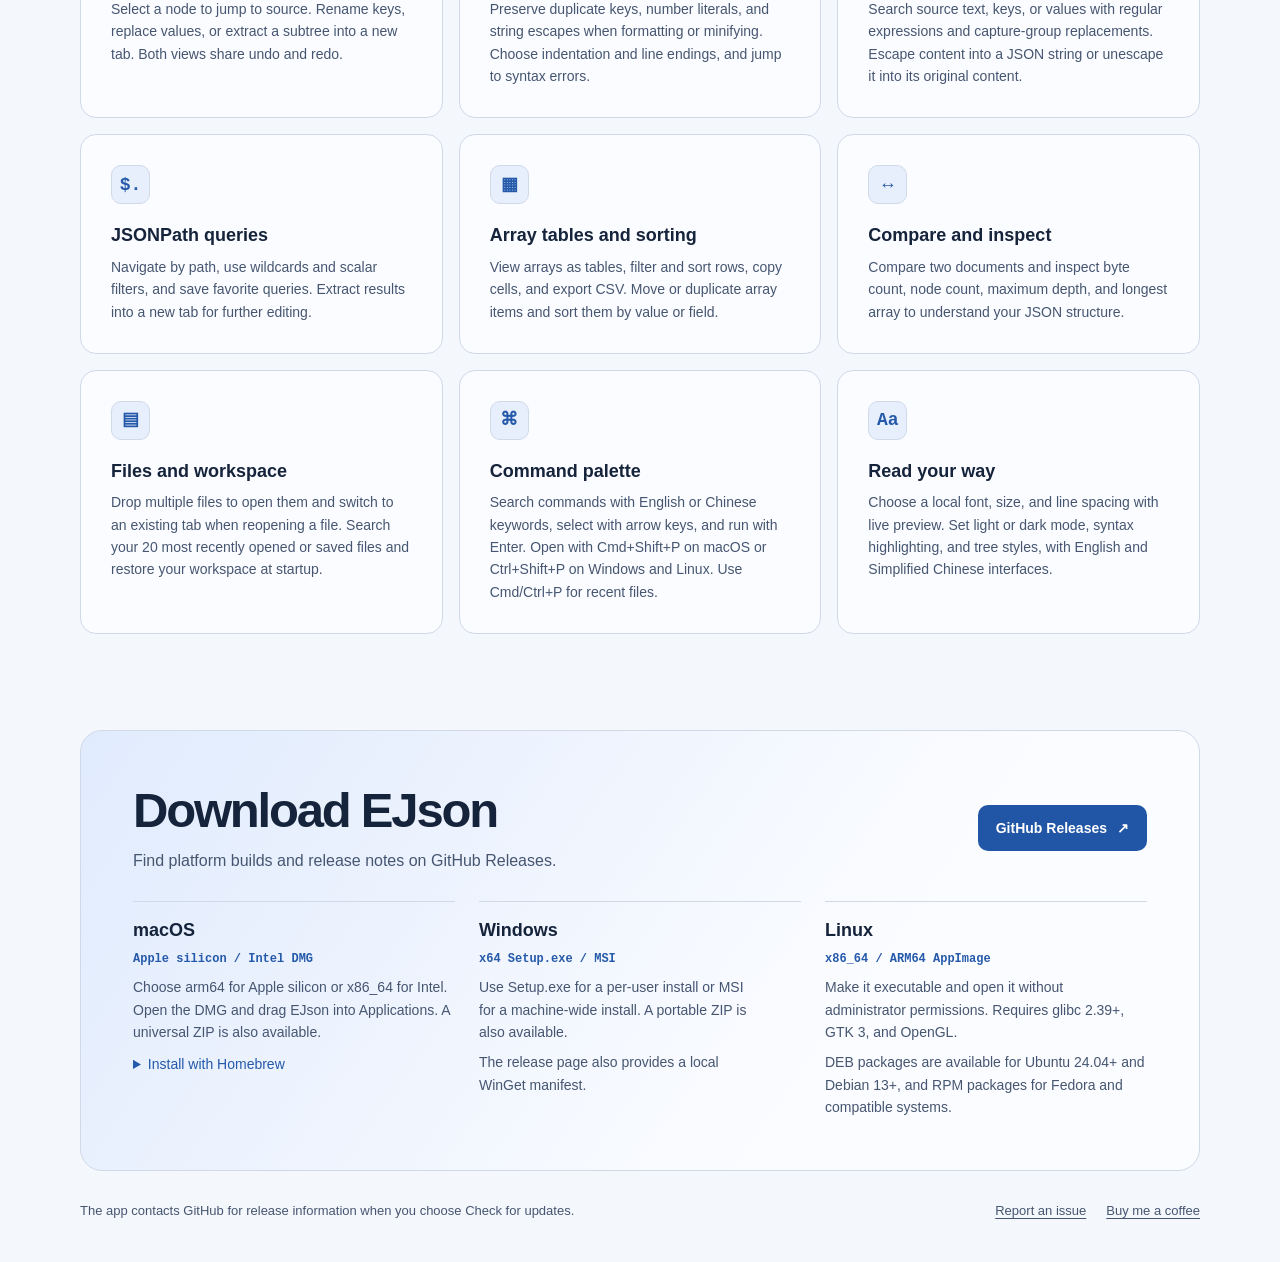
==== commit 143396db: "功能增加" ====
--- a/website/en.html
+++ b/website/en.html
@@ -3,7 +3,7 @@
 <head>
   <meta charset="utf-8">
   <meta name="viewport" content="width=device-width, initial-scale=1">
-  <meta name="description" content="Edit source and explore its tree side by side. Format JSON, jump to errors, or change values right in the tree. All editing and parsing happen on your device.">
+  <meta name="description" content="Edit source and tree side by side. Find and replace, query JSONPath, explore array tables, and choose your font and size. Drop files to start. All editing and parsing happen on your device.">
   <meta name="theme-color" content="#10141e" media="(prefers-color-scheme: dark)">
   <meta name="theme-color" content="#f4f7fc" media="(prefers-color-scheme: light)">
   <title>EJson · Desktop JSON editor</title>
@@ -28,7 +28,7 @@
       <div class="wrap hero-inner">
         <div class="hero-copy">
           <h1 id="hero-title">Edit JSON. <span>See every layer.</span></h1>
-          <p>Edit source and explore its tree side by side. Format JSON, jump to errors, or change values right in the tree. All editing and parsing happen on your device.</p>
+          <p>Edit source and tree side by side. Find and replace, query JSONPath, explore array tables, and choose your font and size. Drop files to start. All editing and parsing happen on your device.</p>
           <div class="actions">
             <a class="button primary" href="#download">Download EJson <span aria-hidden="true">↓</span></a>
             <a class="button secondary" href="https://github.com/Echo-BraveShine/EJson">View on GitHub <span aria-hidden="true">↗</span></a>
@@ -50,17 +50,47 @@
         <article class="feature-card">
           <span class="feature-icon" aria-hidden="true">{}</span>
           <h3>Source and tree, in sync</h3>
-          <p>Select a node to jump to its source. Rename keys or replace values in the tree, with changes and undo shared across both views.</p>
+          <p>Select a node to jump to source. Rename keys, replace values, or extract a subtree into a new tab. Both views share undo and redo.</p>
         </article>
         <article class="feature-card">
           <span class="feature-icon" aria-hidden="true">≡</span>
           <h3>Format and validate</h3>
-          <p>Format or minify without losing duplicate keys, number literals, or string escapes. Jump straight to a syntax error.</p>
+          <p>Preserve duplicate keys, number literals, and string escapes when formatting or minifying. Choose indentation and line endings, and jump to syntax errors.</p>
+        </article>
+        <article class="feature-card">
+          <span class="feature-icon" aria-hidden="true">.*</span>
+          <h3>Find, replace, and convert</h3>
+          <p>Search source text, keys, or values with regular expressions and capture-group replacements. Escape content into a JSON string or unescape it into its original content.</p>
+        </article>
+        <article class="feature-card">
+          <span class="feature-icon" aria-hidden="true">$.</span>
+          <h3>JSONPath queries</h3>
+          <p>Navigate by path, use wildcards and scalar filters, and save favorite queries. Extract results into a new tab for further editing.</p>
+        </article>
+        <article class="feature-card">
+          <span class="feature-icon" aria-hidden="true">▦</span>
+          <h3>Array tables and sorting</h3>
+          <p>View arrays as tables, filter and sort rows, copy cells, and export CSV. Move or duplicate array items and sort them by value or field.</p>
+        </article>
+        <article class="feature-card">
+          <span class="feature-icon" aria-hidden="true">↔</span>
+          <h3>Compare and inspect</h3>
+          <p>Compare two documents and inspect byte count, node count, maximum depth, and longest array to understand your JSON structure.</p>
         </article>
         <article class="feature-card">
           <span class="feature-icon" aria-hidden="true">▤</span>
-          <h3>Pick up where you left off</h3>
-          <p>Reopen your last files and tabs. Set syntax highlighting, tree styles, and the interface language independently.</p>
+          <h3>Files and workspace</h3>
+          <p>Drop multiple files to open them and switch to an existing tab when reopening a file. Search your 20 most recently opened or saved files and restore your workspace at startup.</p>
+        </article>
+        <article class="feature-card">
+          <span class="feature-icon" aria-hidden="true">⌘</span>
+          <h3>Command palette</h3>
+          <p>Search commands with English or Chinese keywords, select with arrow keys, and run with Enter. Open with Cmd+Shift+P on macOS or Ctrl+Shift+P on Windows and Linux. Use Cmd/Ctrl+P for recent files.</p>
+        </article>
+        <article class="feature-card">
+          <span class="feature-icon" aria-hidden="true">Aa</span>
+          <h3>Read your way</h3>
+          <p>Choose a local font, size, and line spacing with live preview. Set light or dark mode, syntax highlighting, and tree styles, with English and Simplified Chinese interfaces.</p>
         </article>
       </div>
     </section>
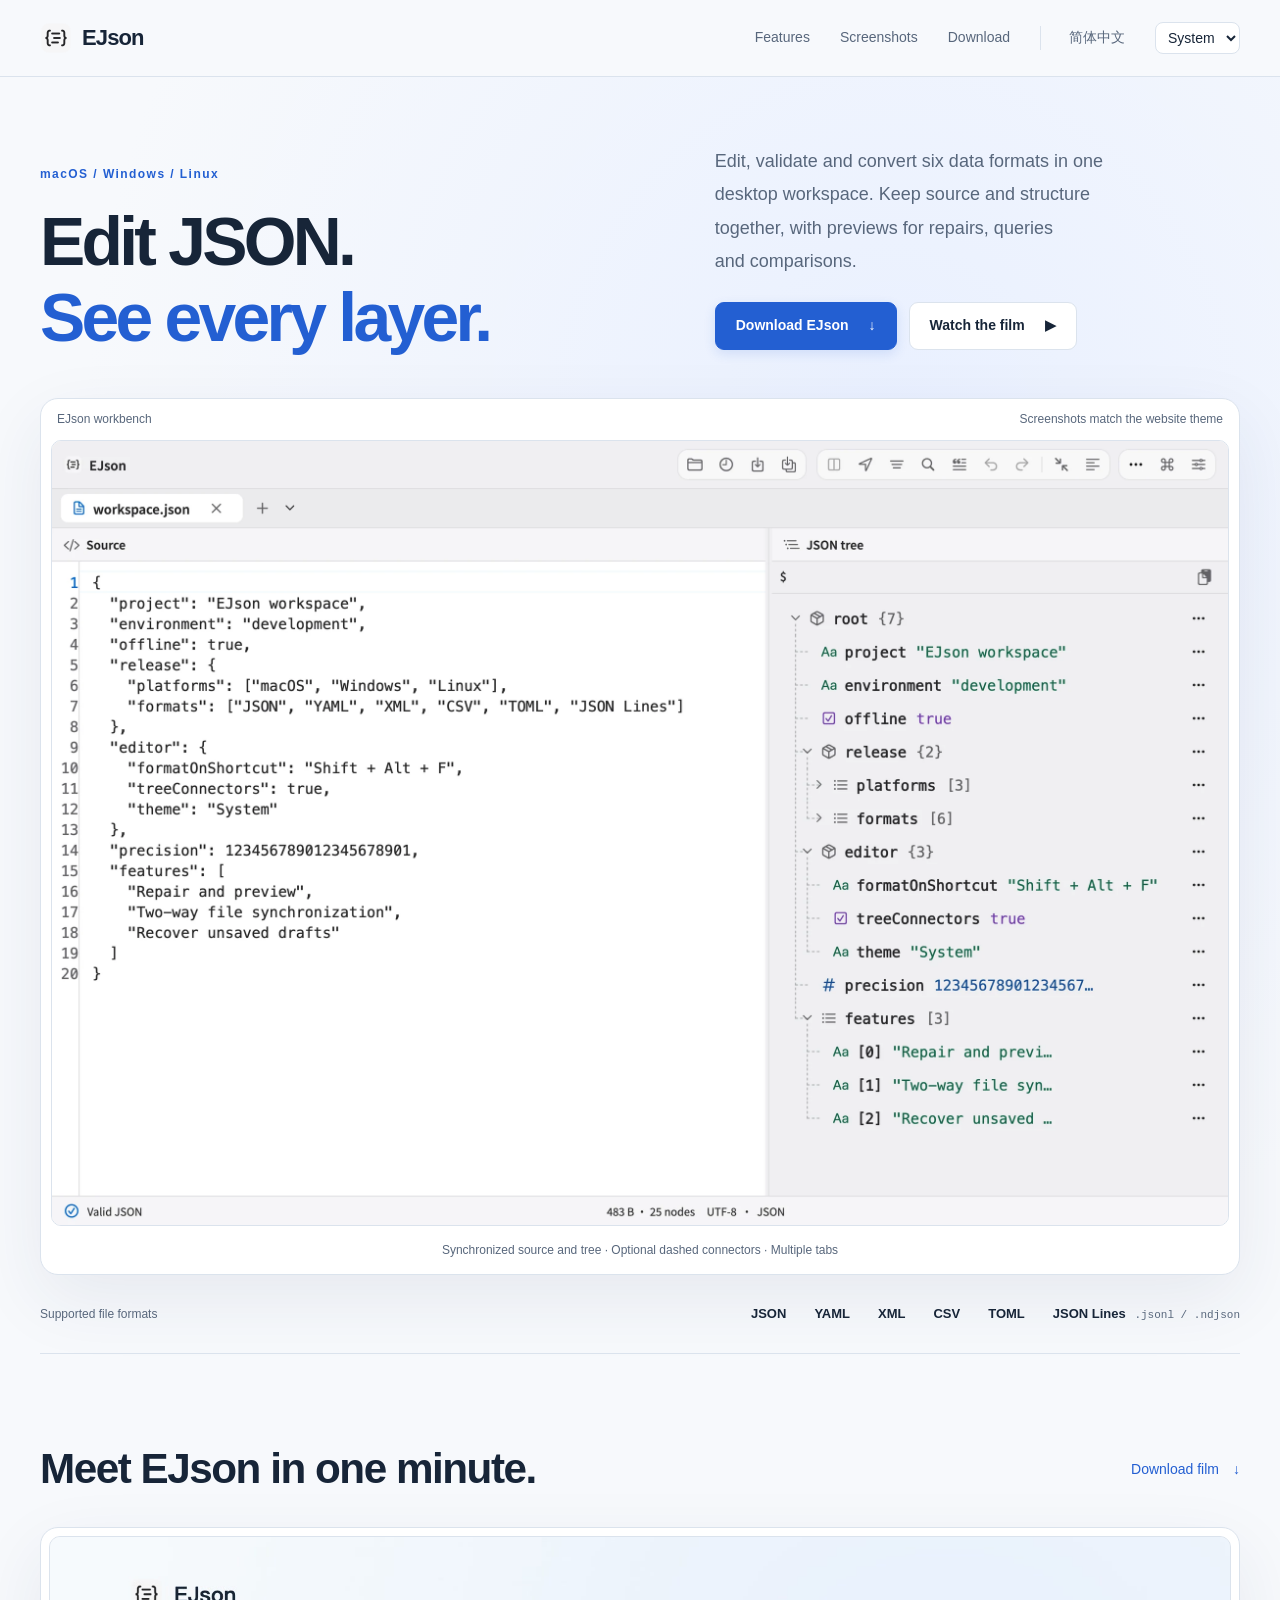
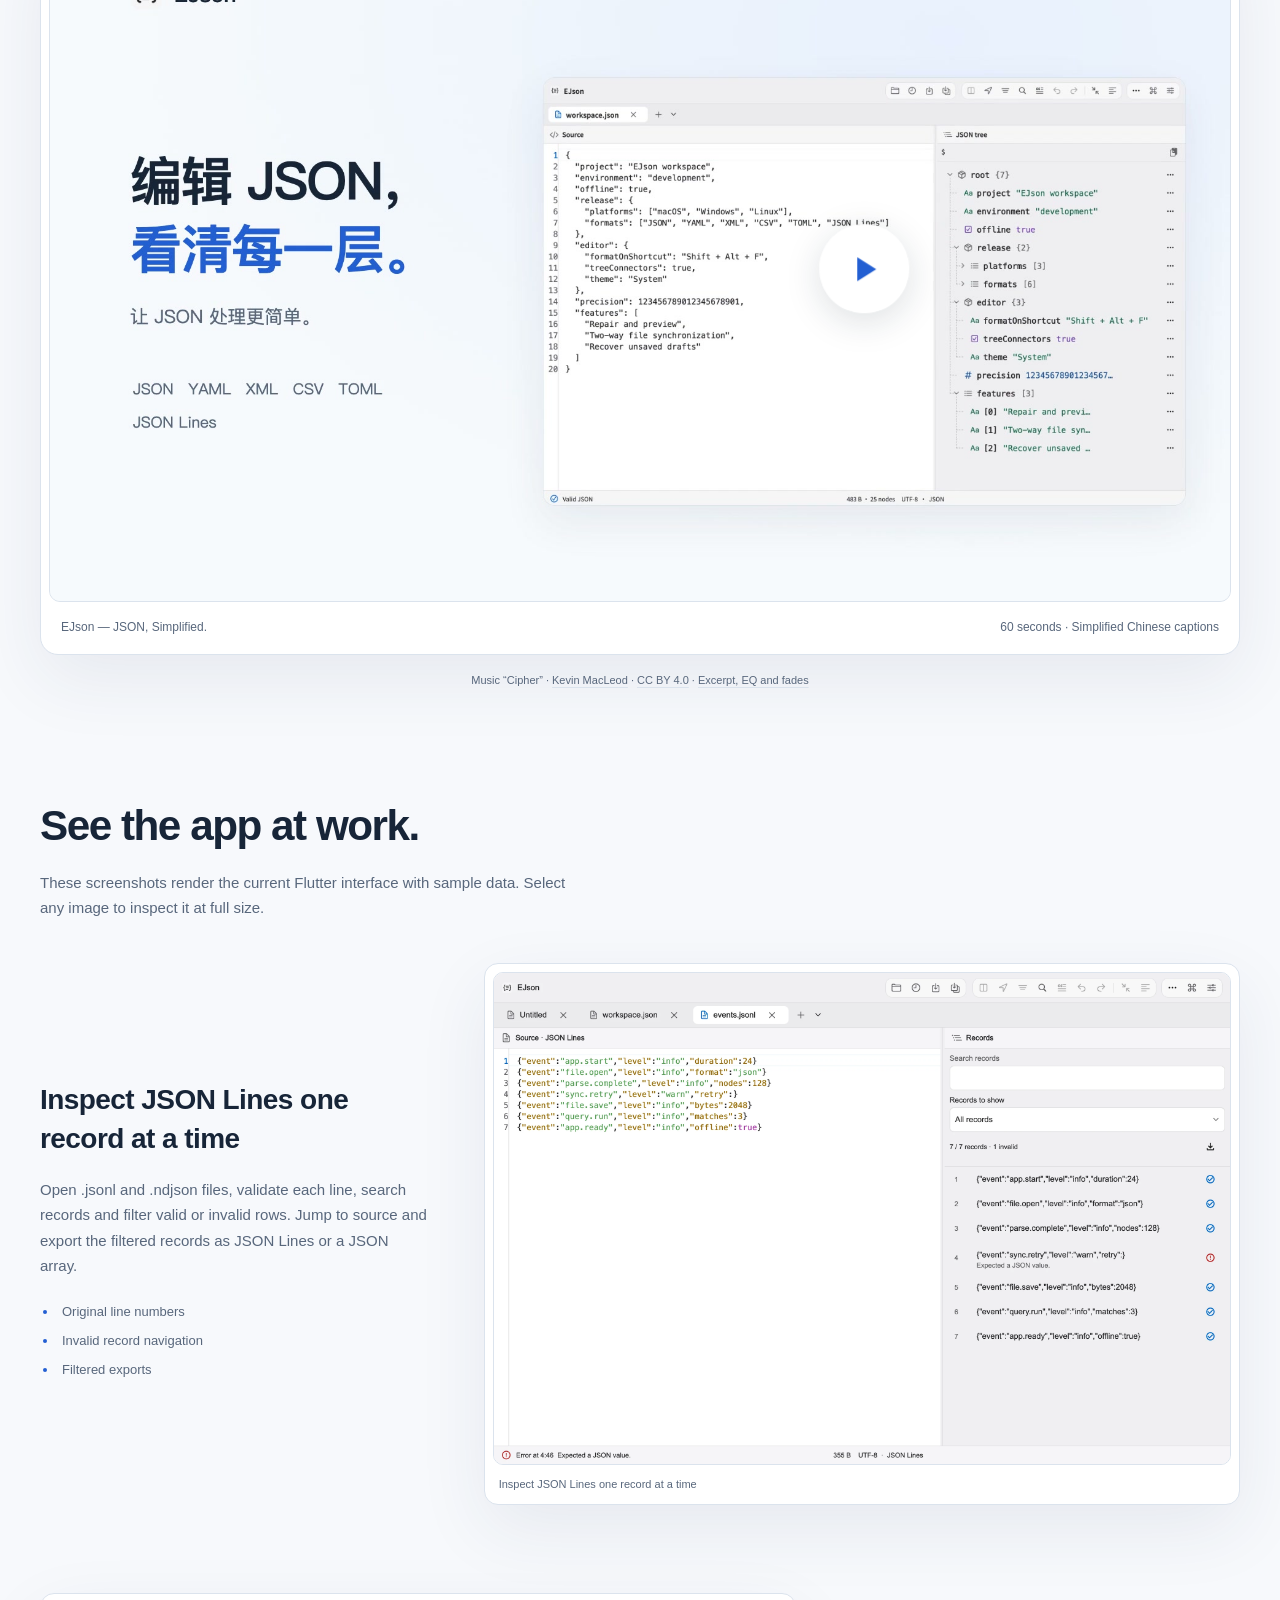
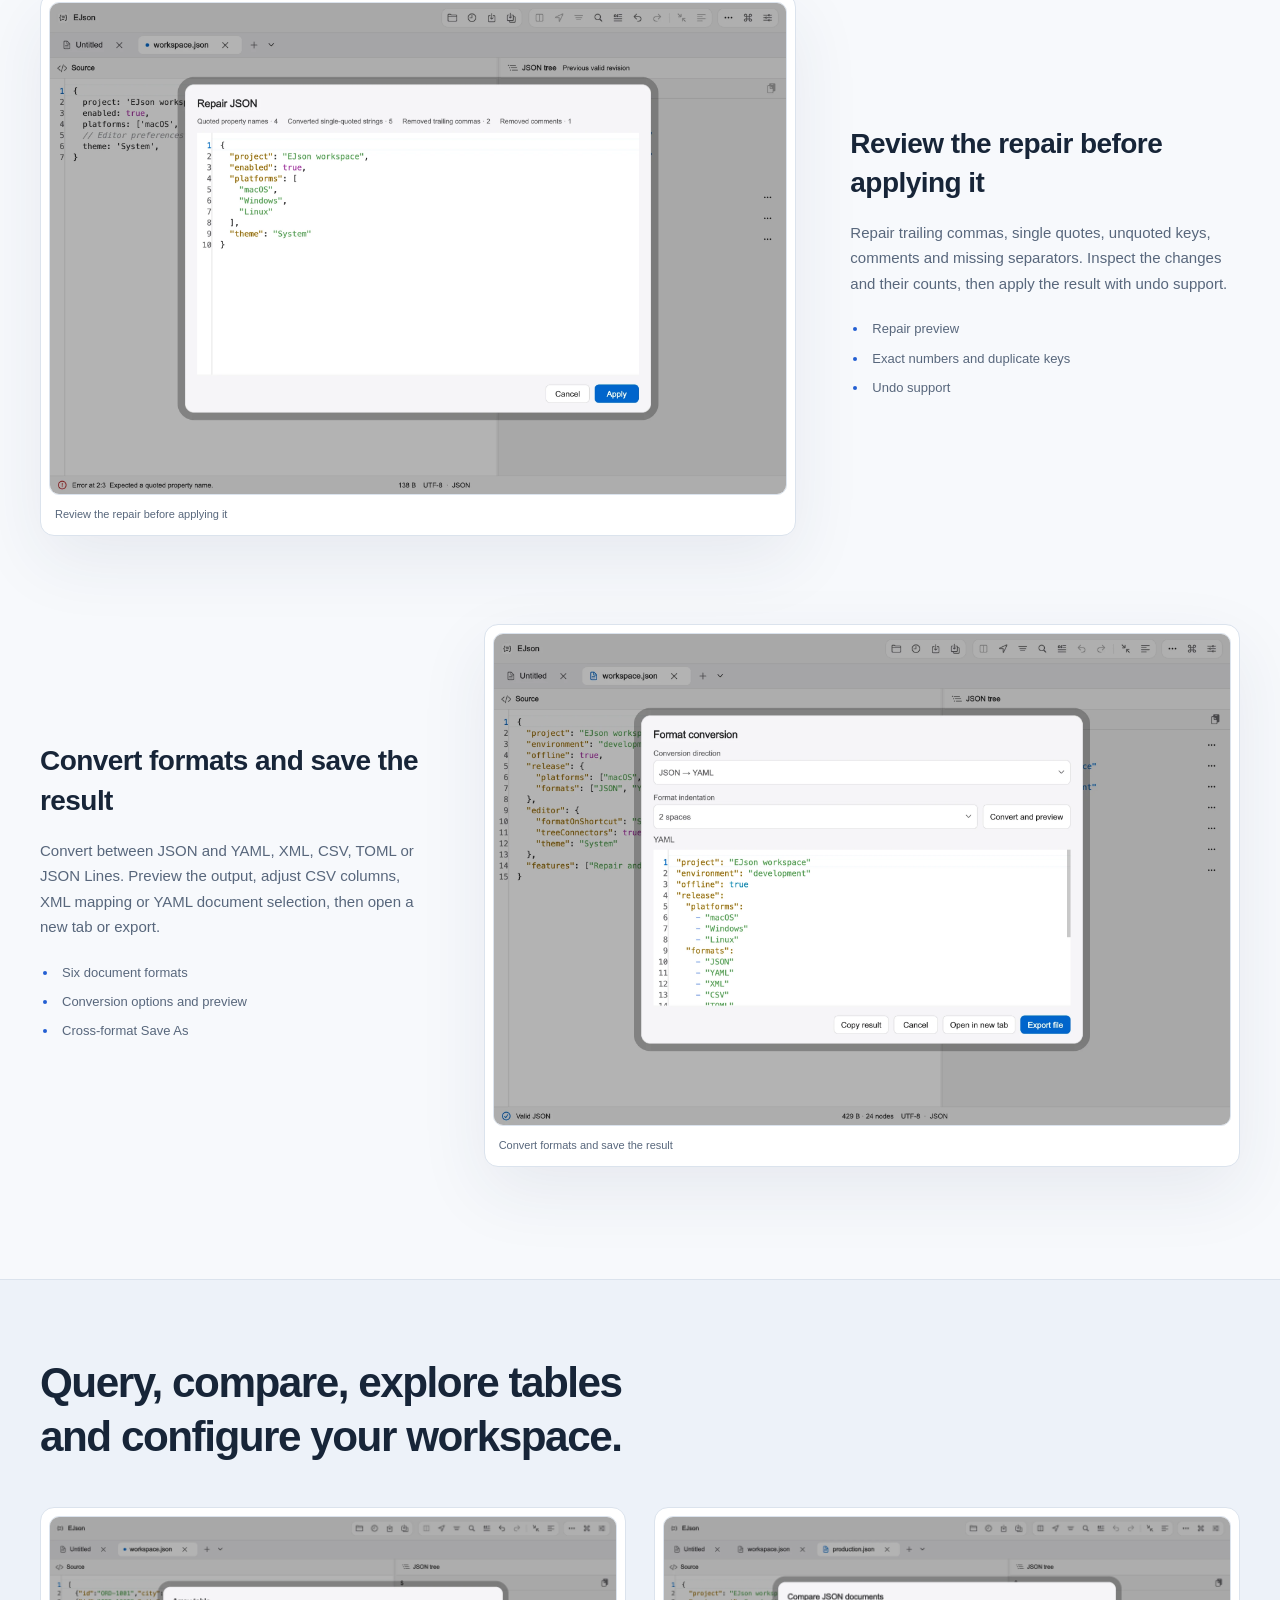
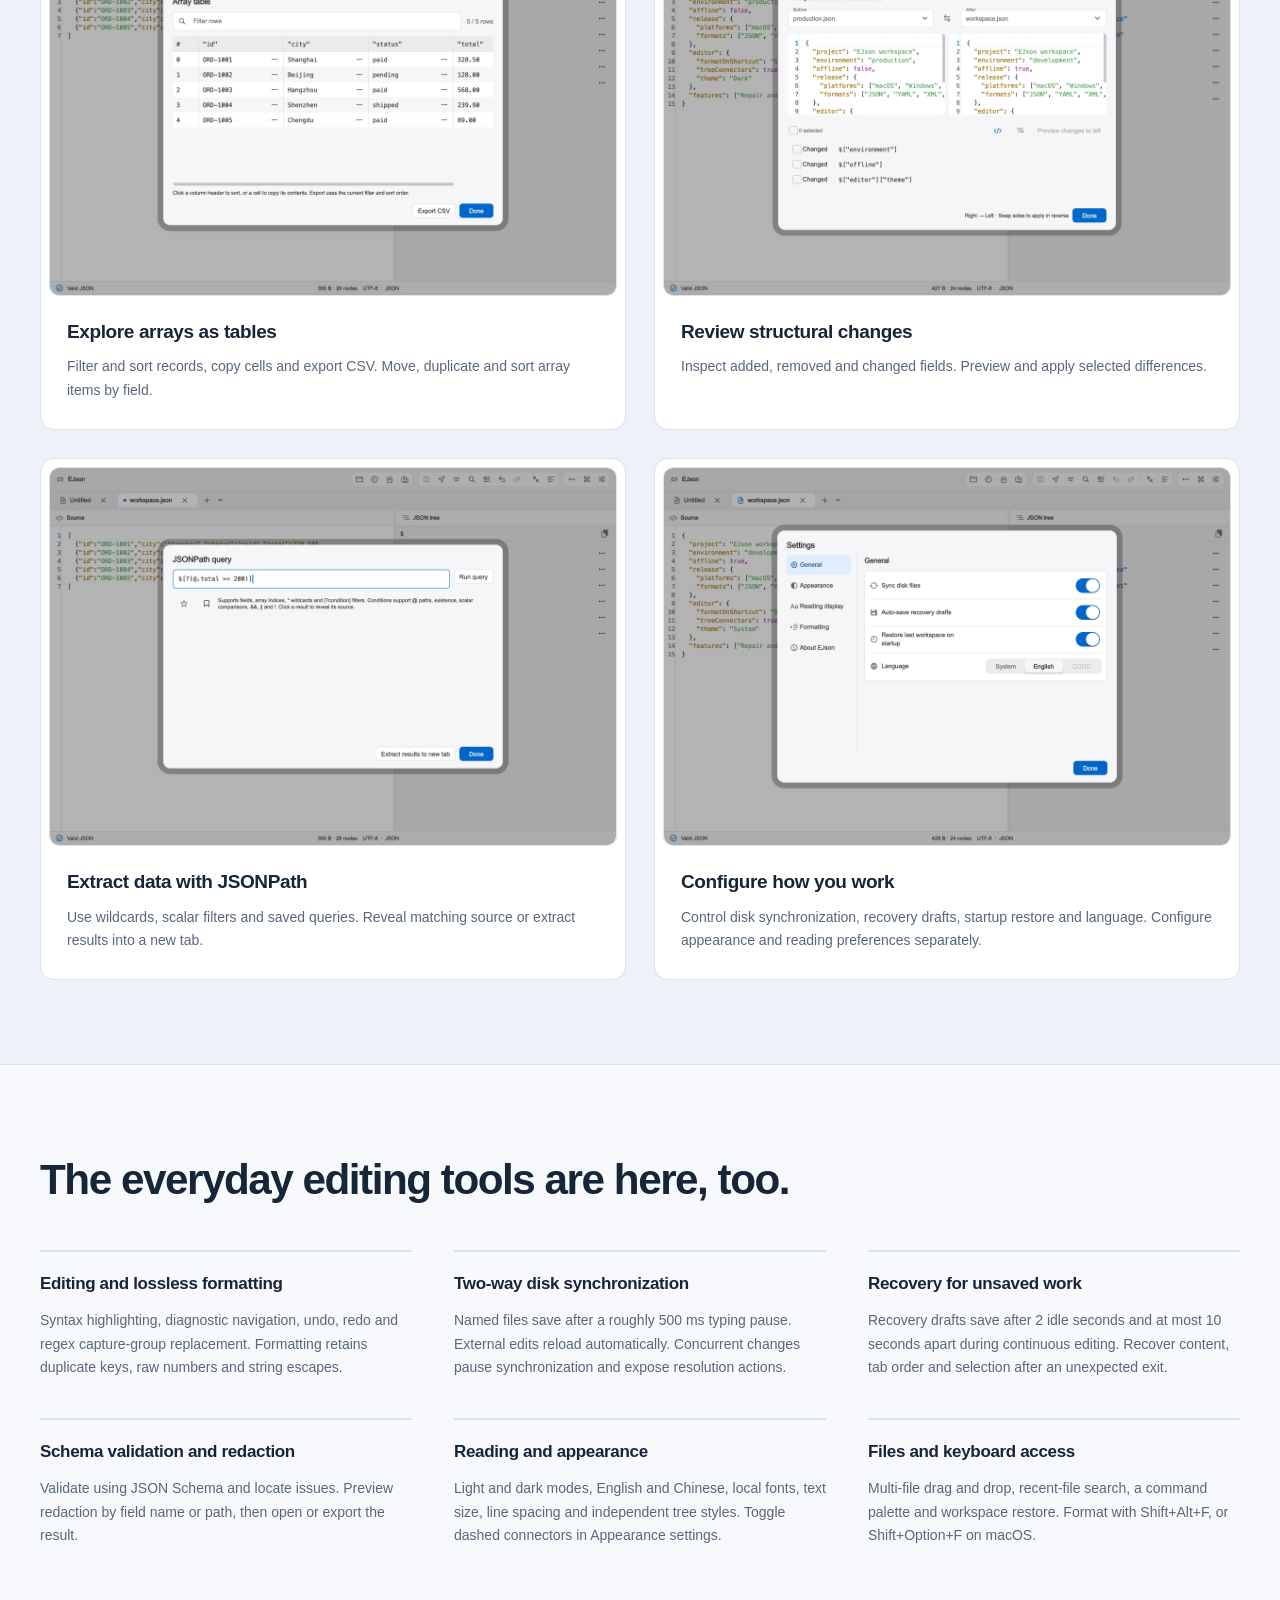
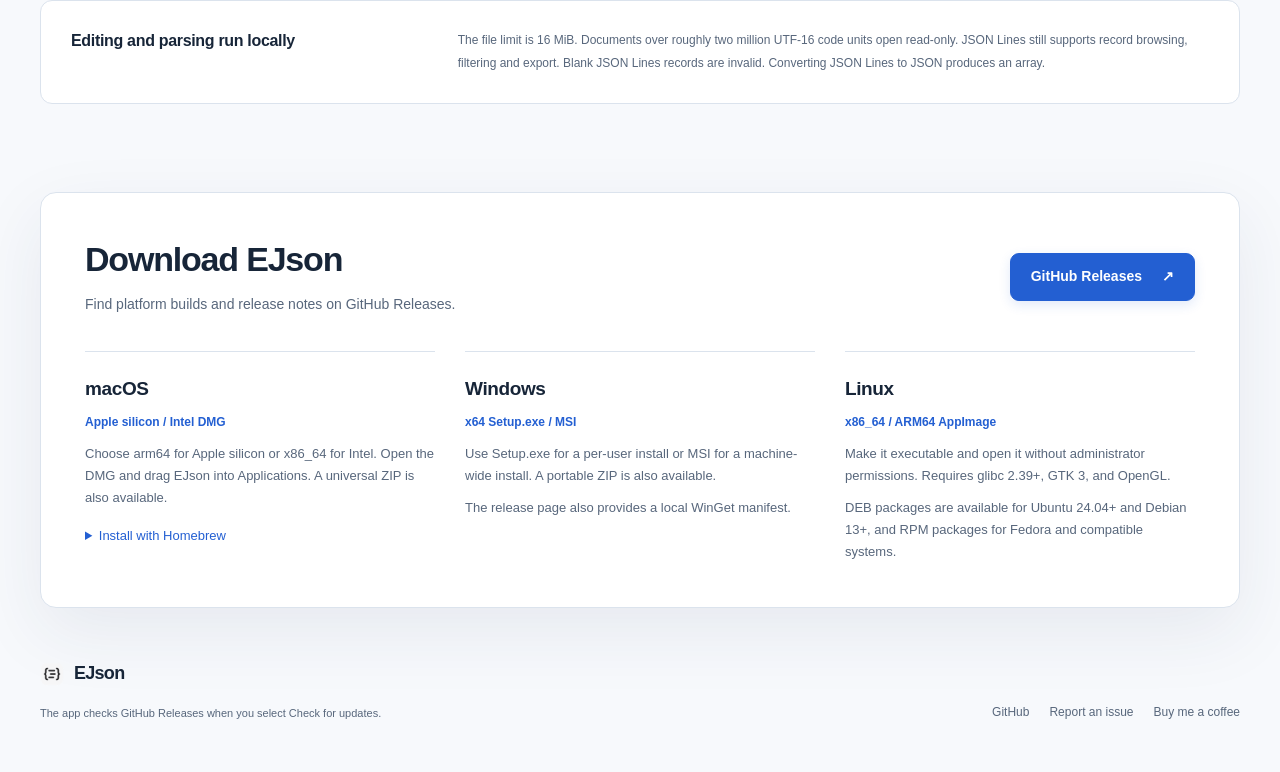
==== commit 345d6081: "feat: showcase EJson product film in docs and website" ====
--- a/website/en.html
+++ b/website/en.html
@@ -3,98 +3,55 @@
 <head>
   <meta charset="utf-8">
   <meta name="viewport" content="width=device-width, initial-scale=1">
-  <meta name="description" content="Edit source and tree side by side. Find and replace, query JSONPath, explore array tables, and choose your font and size. Drop files to start. All editing and parsing happen on your device.">
-  <meta name="theme-color" content="#10141e" media="(prefers-color-scheme: dark)">
-  <meta name="theme-color" content="#f4f7fc" media="(prefers-color-scheme: light)">
-  <title>EJson · Desktop JSON editor</title>
+  <meta name="description" content="A local desktop workspace for JSON, YAML, XML, CSV, TOML and JSON Lines. Edit source and trees, preview repairs and conversions, synchronize files and recover drafts.">
+  <meta name="theme-color" content="#f7f9fc" media="(prefers-color-scheme: light)">
+  <meta name="theme-color" content="#10151e" media="(prefers-color-scheme: dark)">
+  <meta property="og:title" content="EJson · Desktop workspace for structured data">
+  <meta property="og:description" content="A local desktop workspace for JSON, YAML, XML, CSV, TOML and JSON Lines. Edit source and trees, preview repairs and conversions, synchronize files and recover drafts.">
+  <meta property="og:image" content="https://echo-braveshine.github.io/EJson/assets/workbench-light.png">
+  <title>EJson · Desktop workspace for structured data</title>
   <link rel="icon" href="assets/logo.png" type="image/png">
   <link rel="alternate" hreflang="zh-CN" href="index.html">
-  <link rel="stylesheet" href="styles.css">
+  <script src="theme.js"></script>
+  <link rel="stylesheet" href="styles.css?v=20261115-film2">
+  <script src="site.js?v=20261115-film2" defer></script>
 </head>
 <body>
-  <header class="site-header">
-    <nav class="wrap nav" aria-label="Main navigation">
-      <a class="brand" href="#top"><img src="assets/logo.png" width="32" height="32" alt="">EJson</a>
-      <div class="nav-links">
-        <a href="#features">Features</a>
-        <a href="#download">Download</a>
-        <a class="language" href="index.html" lang="zh-CN">简体中文</a>
-      </div>
-    </nav>
-  </header>
-
-  <main id="top">
-    <section class="hero" aria-labelledby="hero-title">
-      <div class="wrap hero-inner">
-        <div class="hero-copy">
-          <h1 id="hero-title">Edit JSON. <span>See every layer.</span></h1>
-          <p>Edit source and tree side by side. Find and replace, query JSONPath, explore array tables, and choose your font and size. Drop files to start. All editing and parsing happen on your device.</p>
-          <div class="actions">
-            <a class="button primary" href="#download">Download EJson <span aria-hidden="true">↓</span></a>
-            <a class="button secondary" href="https://github.com/Echo-BraveShine/EJson">View on GitHub <span aria-hidden="true">↗</span></a>
-          </div>
-          <p class="platform-note">macOS <span aria-hidden="true">·</span> Windows <span aria-hidden="true">·</span> Linux</p>
+  <a class="skip-link" href="#main">Skip to content</a>
+  <header class="site-header"><nav class="wrap nav" aria-label="Main navigation">
+    <a class="brand" href="#top"><img src="assets/logo.png" width="32" height="32" alt="">EJson</a>
+    <div class="nav-links"><a href="#features">Features</a><a href="#screenshots">Screenshots</a><a href="#download">Download</a><a class="language" href="index.html" lang="zh-CN">简体中文</a><select class="theme-select" aria-label="Website theme" data-theme-select><option value="system">System</option><option value="light">Light</option><option value="dark">Dark</option></select></div>
+  </nav></header>
+  <main id="main">
+    <section class="hero" id="top"><div class="wrap">
+      <div class="hero-intro"><div><p class="platform-note">macOS / Windows / Linux</p><h1>Edit JSON.<br><span>See every layer.</span></h1></div><div class="hero-copy"><p>Edit, validate and convert six data formats in one desktop workspace. Keep source and structure together, with previews for repairs, queries and comparisons.</p><div class="actions"><a class="button primary" href="#download">Download EJson <span aria-hidden="true">↓</span></a><a class="button secondary" href="#film">Watch the film <span aria-hidden="true">▶</span></a></div></div></div>
+      <figure class="hero-product"><div class="preview-toolbar"><span>EJson workbench</span><span class="preview-theme-note">Screenshots match the website theme</span></div>
+        <a class="screenshot" data-screenshot="workbench" href="assets/workbench-light.png" data-zoom data-caption="Synchronized source and tree · Optional dashed connectors · Multiple tabs"><img src="assets/workbench-light.webp" width="1200" height="800" alt="Synchronized source and tree · Optional dashed connectors · Multiple tabs" fetchpriority="high" decoding="async"></a><figcaption>Synchronized source and tree · Optional dashed connectors · Multiple tabs</figcaption>
+      </figure>
+      <div class="format-strip"><p>Supported file formats</p><div><span>JSON</span><span>YAML</span><span>XML</span><span>CSV</span><span>TOML</span><span>JSON Lines <small>.jsonl / .ndjson</small></span></div></div>
+    </div></section>
+    <section class="wrap film-section" id="film" aria-labelledby="film-title">
+      <div class="film-heading"><h2 id="film-title">Meet EJson in one minute.</h2><a class="film-download" href="assets/videos/ejson-promo-60s.mp4" download>Download film <span aria-hidden="true">↓</span></a></div>
+      <figure class="film-card">
+        <div class="film-player" data-film-player>
+          <video controls playsinline preload="none" width="1920" height="1080" poster="assets/videos/ejson-promo-poster.jpg" aria-label="Play the EJson product film">
+            <source src="assets/videos/ejson-promo-60s.mp4" type="video/mp4">
+            <a href="assets/videos/ejson-promo-60s.mp4">Download film (MP4)</a>
+          </video>
+          <button class="film-play" type="button" data-film-play aria-label="Play the EJson product film" hidden><span class="film-play-icon" aria-hidden="true"></span></button>
         </div>
-        <figure class="product">
-          <a class="product-image" href="assets/workbench.png">
-            <img src="assets/workbench.png" width="1100" height="726" alt="The EJson app showing example.json source code on the left and its JSON tree on the right" fetchpriority="high">
-          </a>
-          <figcaption>EJson workbench · Source and tree view</figcaption>
-        </figure>
-      </div>
+        <figcaption><span>EJson — JSON, Simplified.</span><span>60 seconds · Simplified Chinese captions</span></figcaption>
+      </figure>
+      <p class="film-credit">Music “Cipher” · <a href="https://incompetech.com/music/royalty-free/index.html?isrc=USUAN1100844">Kevin MacLeod</a> · <a href="https://creativecommons.org/licenses/by/4.0/">CC BY 4.0</a> · <a href="assets/videos/CREDITS.txt">Excerpt, EQ and fades</a></p>
     </section>
-
-    <section class="wrap features" id="features" aria-labelledby="features-title">
-      <h2 id="features-title">From source to node</h2>
-      <div class="feature-grid">
-        <article class="feature-card">
-          <span class="feature-icon" aria-hidden="true">{}</span>
-          <h3>Source and tree, in sync</h3>
-          <p>Select a node to jump to source. Rename keys, replace values, or extract a subtree into a new tab. Both views share undo and redo.</p>
-        </article>
-        <article class="feature-card">
-          <span class="feature-icon" aria-hidden="true">≡</span>
-          <h3>Format and validate</h3>
-          <p>Preserve duplicate keys, number literals, and string escapes when formatting or minifying. Choose indentation and line endings, and jump to syntax errors.</p>
-        </article>
-        <article class="feature-card">
-          <span class="feature-icon" aria-hidden="true">.*</span>
-          <h3>Find, replace, and convert</h3>
-          <p>Search source text, keys, or values with regular expressions and capture-group replacements. Escape content into a JSON string or unescape it into its original content.</p>
-        </article>
-        <article class="feature-card">
-          <span class="feature-icon" aria-hidden="true">$.</span>
-          <h3>JSONPath queries</h3>
-          <p>Navigate by path, use wildcards and scalar filters, and save favorite queries. Extract results into a new tab for further editing.</p>
-        </article>
-        <article class="feature-card">
-          <span class="feature-icon" aria-hidden="true">▦</span>
-          <h3>Array tables and sorting</h3>
-          <p>View arrays as tables, filter and sort rows, copy cells, and export CSV. Move or duplicate array items and sort them by value or field.</p>
-        </article>
-        <article class="feature-card">
-          <span class="feature-icon" aria-hidden="true">↔</span>
-          <h3>Compare and inspect</h3>
-          <p>Compare two documents and inspect byte count, node count, maximum depth, and longest array to understand your JSON structure.</p>
-        </article>
-        <article class="feature-card">
-          <span class="feature-icon" aria-hidden="true">▤</span>
-          <h3>Files and workspace</h3>
-          <p>Drop multiple files to open them and switch to an existing tab when reopening a file. Search your 20 most recently opened or saved files and restore your workspace at startup.</p>
-        </article>
-        <article class="feature-card">
-          <span class="feature-icon" aria-hidden="true">⌘</span>
-          <h3>Command palette</h3>
-          <p>Search commands with English or Chinese keywords, select with arrow keys, and run with Enter. Open with Cmd+Shift+P on macOS or Ctrl+Shift+P on Windows and Linux. Use Cmd/Ctrl+P for recent files.</p>
-        </article>
-        <article class="feature-card">
-          <span class="feature-icon" aria-hidden="true">Aa</span>
-          <h3>Read your way</h3>
-          <p>Choose a local font, size, and line spacing with live preview. Set light or dark mode, syntax highlighting, and tree styles, with English and Simplified Chinese interfaces.</p>
-        </article>
-      </div>
-    </section>
-
+    <section class="wrap screenshot-section" id="screenshots" aria-labelledby="screenshots-title"><div class="section-heading"><h2 id="screenshots-title">See the app at work.</h2><p>These screenshots render the current Flutter interface with sample data. Select any image to inspect it at full size.</p></div><article class="showcase "><div class="showcase-copy"><h3>Inspect JSON Lines one record at a time</h3><p>Open .jsonl and .ndjson files, validate each line, search records and filter valid or invalid rows. Jump to source and export the filtered records as JSON Lines or a JSON array.</p><ul><li>Original line numbers</li><li>Invalid record navigation</li><li>Filtered exports</li></ul></div><figure><a class="screenshot" data-screenshot="json-lines" href="assets/json-lines.png" data-zoom data-caption="Inspect JSON Lines one record at a time"><img src="assets/json-lines.webp" width="1200" height="800" alt="Inspect JSON Lines one record at a time" loading="lazy" decoding="async"></a><figcaption>Inspect JSON Lines one record at a time</figcaption></figure></article>
+<article class="showcase reverse"><div class="showcase-copy"><h3>Review the repair before applying it</h3><p>Repair trailing commas, single quotes, unquoted keys, comments and missing separators. Inspect the changes and their counts, then apply the result with undo support.</p><ul><li>Repair preview</li><li>Exact numbers and duplicate keys</li><li>Undo support</li></ul></div><figure><a class="screenshot" data-screenshot="repair" href="assets/repair.png" data-zoom data-caption="Review the repair before applying it"><img src="assets/repair.webp" width="1200" height="800" alt="Review the repair before applying it" loading="lazy" decoding="async"></a><figcaption>Review the repair before applying it</figcaption></figure></article>
+<article class="showcase "><div class="showcase-copy"><h3>Convert formats and save the result</h3><p>Convert between JSON and YAML, XML, CSV, TOML or JSON Lines. Preview the output, adjust CSV columns, XML mapping or YAML document selection, then open a new tab or export.</p><ul><li>Six document formats</li><li>Conversion options and preview</li><li>Cross-format Save As</li></ul></div><figure><a class="screenshot" data-screenshot="conversion" href="assets/conversion.png" data-zoom data-caption="Convert formats and save the result"><img src="assets/conversion.webp" width="1200" height="800" alt="Convert formats and save the result" loading="lazy" decoding="async"></a><figcaption>Convert formats and save the result</figcaption></figure></article></section>
+    <section class="gallery-section"><div class="wrap"><div class="section-heading"><h2>Query, compare, explore tables and configure your workspace.</h2></div><div class="gallery-grid"><article class="gallery-card"><figure><a class="screenshot" data-screenshot="arrays" href="assets/arrays.png" data-zoom data-caption="Explore arrays as tables"><img src="assets/arrays.webp" width="1200" height="800" alt="Explore arrays as tables" loading="lazy" decoding="async"></a></figure><div><h3>Explore arrays as tables</h3><p>Filter and sort records, copy cells and export CSV. Move, duplicate and sort array items by field.</p></div></article>
+<article class="gallery-card"><figure><a class="screenshot" data-screenshot="comparison" href="assets/comparison.png" data-zoom data-caption="Review structural changes"><img src="assets/comparison.webp" width="1200" height="800" alt="Review structural changes" loading="lazy" decoding="async"></a></figure><div><h3>Review structural changes</h3><p>Inspect added, removed and changed fields. Preview and apply selected differences.</p></div></article>
+<article class="gallery-card"><figure><a class="screenshot" data-screenshot="query" href="assets/query.png" data-zoom data-caption="Extract data with JSONPath"><img src="assets/query.webp" width="1200" height="800" alt="Extract data with JSONPath" loading="lazy" decoding="async"></a></figure><div><h3>Extract data with JSONPath</h3><p>Use wildcards, scalar filters and saved queries. Reveal matching source or extract results into a new tab.</p></div></article>
+<article class="gallery-card"><figure><a class="screenshot" data-screenshot="settings" href="assets/settings.png" data-zoom data-caption="Configure how you work"><img src="assets/settings.webp" width="1200" height="800" alt="Configure how you work" loading="lazy" decoding="async"></a></figure><div><h3>Configure how you work</h3><p>Control disk synchronization, recovery drafts, startup restore and language. Configure appearance and reading preferences separately.</p></div></article></div></div></section>
+    <section class="wrap feature-section" id="features"><div class="section-heading"><h2>The everyday editing tools are here, too.</h2></div><div class="feature-grid"><article><h3>Editing and lossless formatting</h3><p>Syntax highlighting, diagnostic navigation, undo, redo and regex capture-group replacement. Formatting retains duplicate keys, raw numbers and string escapes.</p></article><article><h3>Two-way disk synchronization</h3><p>Named files save after a roughly 500 ms typing pause. External edits reload automatically. Concurrent changes pause synchronization and expose resolution actions.</p></article><article><h3>Recovery for unsaved work</h3><p>Recovery drafts save after 2 idle seconds and at most 10 seconds apart during continuous editing. Recover content, tab order and selection after an unexpected exit.</p></article><article><h3>Schema validation and redaction</h3><p>Validate using JSON Schema and locate issues. Preview redaction by field name or path, then open or export the result.</p></article><article><h3>Reading and appearance</h3><p>Light and dark modes, English and Chinese, local fonts, text size, line spacing and independent tree styles. Toggle dashed connectors in Appearance settings.</p></article><article><h3>Files and keyboard access</h3><p>Multi-file drag and drop, recent-file search, a command palette and workspace restore. Format with Shift+Alt+F, or Shift+Option+F on macOS.</p></article></div><aside class="local-note"><h3>Editing and parsing run locally</h3><p>The file limit is 16 MiB. Documents over roughly two million UTF-16 code units open read-only. JSON Lines still supports record browsing, filtering and export. Blank JSON Lines records are invalid. Converting JSON Lines to JSON produces an array.</p></aside></section>
     <section class="wrap downloads" id="download" aria-labelledby="download-title">
       <div class="download-header">
         <div>
@@ -129,13 +86,7 @@
       </div>
     </section>
   </main>
-
-  <footer class="wrap footer">
-    <p>The app contacts GitHub for release information when you choose Check for updates.</p>
-    <div>
-      <a href="https://github.com/Echo-BraveShine/EJson/issues">Report an issue</a>
-      <a href="https://buymeacoffee.com/1239383708p">Buy me a coffee</a>
-    </div>
-  </footer>
+  <footer class="wrap footer"><div><a class="brand" href="#top"><img src="assets/logo.png" width="24" height="24" alt="">EJson</a><p>The app checks GitHub Releases when you select Check for updates.</p></div><nav aria-label="Project links"><a href="https://github.com/Echo-BraveShine/EJson">GitHub</a><a href="https://github.com/Echo-BraveShine/EJson/issues">Report an issue</a><a href="https://buymeacoffee.com/1239383708p">Buy me a coffee</a></nav></footer>
+  <dialog class="lightbox" aria-label="Enlarged app screenshot"><div class="lightbox-head"><p id="lightbox-caption" aria-live="polite"></p><button type="button" data-close aria-label="Close enlarged screenshot" autofocus>×</button></div><div class="lightbox-image"><img alt="" width="1200" height="800"></div><div class="lightbox-nav"><button type="button" data-prev aria-label="Previous screenshot">←</button><a data-original href="assets/workbench-light.png" target="_blank" rel="noopener">Open original image ↗</a><button type="button" data-next aria-label="Next screenshot">→</button></div></dialog>
 </body>
 </html>
--- a/website/styles.css
+++ b/website/styles.css
@@ -1,201 +1,226 @@
 :root {
+  color-scheme: light;
+  --page: #f7f9fc;
+  --panel: #fff;
+  --tint: #edf2f9;
+  --ink: #172538;
+  --muted: #58677c;
+  --line: #dbe3ed;
+  --accent: #235fd2;
+  --accent-soft: #e9f0ff;
+  --shadow: 0 24px 70px #23395d14;
+  font: 16px/1.7 Inter, -apple-system, BlinkMacSystemFont, "PingFang SC", "Segoe UI", "Microsoft YaHei", sans-serif;
+}
+:root[data-theme="dark"] {
   color-scheme: dark;
-  --page: #10141e;
-  --panel: #171d2a;
-  --line: #30394b;
-  --ink: #f3f6ff;
-  --muted: #b4bfd3;
-  --soft: #9eacc6;
-  --accent: #a5c6ff;
-  --button: #c9dcff;
-  --on-button: #122446;
-  --button-hover: #e3edff;
-  --hero-glow: #263b65;
-  --hero-edge: #151d32;
-  --download-glow: #202d46;
-  --frame: #c4d6ff1b;
-  --frame-border: #ffffff35;
-  --frame-shadow: #0007;
-  --control: #ffffff0d;
-  --control-hover: #ffffff1a;
-  --icon-panel: #23324c;
-  font: 16px/1.6 Inter, -apple-system, BlinkMacSystemFont, "PingFang SC", "Segoe UI", "Microsoft YaHei", sans-serif;
-}
-
-@media (prefers-color-scheme: light) {
-  :root {
-    color-scheme: light;
-    --page: #f4f7fc;
-    --panel: #fbfcff;
-    --line: #d0d9e8;
-    --ink: #15233b;
-    --muted: #465671;
-    --soft: #4d5f7c;
-    --accent: #2559a9;
-    --button: #2155a5;
-    --on-button: #fff;
-    --button-hover: #194789;
-    --hero-glow: #ccdefc;
-    --hero-edge: #eaf1ff;
-    --download-glow: #e0ebfd;
-    --frame: #ffffff80;
-    --frame-border: #b4c4dd;
-    --frame-shadow: #354d7738;
-    --control: #ffffff70;
-    --control-hover: #fff;
-    --icon-panel: #e7effd;
-  }
-}
-
+  --page: #10151e;
+  --panel: #171e29;
+  --tint: #141c28;
+  --ink: #eef3fc;
+  --muted: #aab8cd;
+  --line: #2d394c;
+  --accent: #92b8ff;
+  --accent-soft: #233652;
+  --shadow: 0 28px 80px #0005;
+}
 * { box-sizing: border-box; }
+html { scroll-behavior: smooth; scroll-padding-top: 90px; }
 body { margin: 0; background: var(--page); color: var(--ink); }
+body:has(dialog[open]) { overflow: hidden; }
 h1, h2, h3, p, figure { margin: 0; }
 a { color: inherit; text-decoration: none; }
-a:focus-visible { outline: 2px solid var(--accent); outline-offset: 4px; }
+button { font: inherit; cursor: pointer; }
+a, button { -webkit-tap-highlight-color: transparent; }
+a:focus-visible, button:focus-visible, summary:focus-visible { outline: 3px solid var(--accent); outline-offset: 5px; }
 p { color: var(--muted); }
-.wrap { width: min(1120px, calc(100% - 64px)); margin-inline: auto; }
+img { display: block; max-width: 100%; }
+.wrap { width: min(1200px, calc(100% - 80px)); margin-inline: auto; }
+.skip-link { position: fixed; z-index: 20; left: 12px; top: -100px; background: var(--panel); padding: 12px; }
+.skip-link:focus { top: 12px; }
+.site-header { position: sticky; top: 0; z-index: 5; border-bottom: 1px solid var(--line); background: var(--page); }
+.nav { min-height: 76px; display: flex; align-items: center; justify-content: space-between; gap: 20px; }
+.brand { display: inline-flex; align-items: center; gap: 10px; font-size: 22px; font-weight: 750; letter-spacing: -.04em; }
+.brand img { border-radius: 8px; }
+.nav-links { display: flex; align-items: center; gap: 30px; color: var(--muted); font-size: 14px; }
+.nav-links a:hover, .footer a:hover { color: var(--accent); }
+.language { border-left: 1px solid var(--line); padding-left: 28px; }
+.hero { padding: 68px 0 0; background: radial-gradient(ellipse at 70% 27%, var(--accent-soft), transparent 64%); }
+.hero-intro { display: grid; grid-template-columns: 1fr .86fr; align-items: end; gap: 64px; margin-bottom: 42px; }
+.platform-note { color: var(--accent); font-size: 12px; letter-spacing: .12em; font-weight: 650; margin-bottom: 20px; }
+h1 { font-size: clamp(46px, 5.3vw, 76px); line-height: 1.12; letter-spacing: -.055em; font-weight: 730; }
+h1 span { color: var(--accent); }
+:lang(zh-CN) h1 { letter-spacing: -.025em; line-height: 1.22; }
+.hero-copy { padding-bottom: 6px; }
+.hero-copy > p { max-width: 44ch; font-size: 18px; line-height: 1.85; text-wrap: pretty; }
+.actions { display: flex; flex-wrap: wrap; gap: 12px; margin-top: 24px; }
+.button { display: inline-flex; align-items: center; justify-content: center; gap: 20px; min-height: 48px; padding: 10px 20px; border-radius: 9px; border: 1px solid var(--line); font-size: 14px; font-weight: 650; }
+.primary { background: #235fd2; border-color: #235fd2; color: #fff; box-shadow: 0 4px 12px #235fd223; }
+.primary:hover { background: #174dad; }
+.secondary { background: var(--panel); }
+.secondary:hover { border-color: var(--accent); }
+.hero-product { padding: 10px 10px 0; border: 1px solid var(--line); border-radius: 18px; background: var(--panel); box-shadow: var(--shadow); }
+.preview-toolbar { display: flex; align-items: center; justify-content: space-between; gap: 12px; padding: 0 6px 10px; font-size: 12px; color: var(--muted); }
+.screenshot { display: block; overflow: hidden; cursor: zoom-in; border: 1px solid var(--line); border-radius: 10px; background: var(--tint); }
+.screenshot img { width: 100%; height: auto; aspect-ratio: 3 / 2; }
+.screenshot:hover { border-color: var(--accent); }
+.hero-product figcaption { padding: 14px 6px; text-align: center; font-size: 12px; color: var(--muted); }
+.format-strip { display: flex; justify-content: space-between; align-items: center; gap: 20px; padding: 28px 0; border-bottom: 1px solid var(--line); }
+.format-strip p { font-size: 12px; }
+.format-strip > div { display: flex; flex-wrap: wrap; gap: 10px 28px; }
+.format-strip span { font-size: 13px; font-weight: 650; }
+.format-strip small { margin-left: 5px; color: var(--muted); font: 11px/1.5 ui-monospace, Menlo, Consolas, monospace; }
+.section-heading { margin-bottom: 42px; max-width: 780px; }
+h2 { font-size: clamp(28px, 3.3vw, 44px); line-height: 1.3; letter-spacing: -.035em; font-weight: 680; text-wrap: balance; }
+:lang(zh-CN) h2 { letter-spacing: -.02em; }
+.section-heading p { margin-top: 16px; max-width: 64ch; font-size: 15px; }
+h3 { font-size: 21px; line-height: 1.45; letter-spacing: -.02em; font-weight: 650; }
+.screenshot-section { padding-block: 96px 24px; }
+.showcase { display: grid; grid-template-columns: .68fr 1.32fr; align-items: center; gap: 54px; padding-bottom: 88px; }
+.showcase.reverse { grid-template-columns: 1.32fr .68fr; }
+.showcase.reverse .showcase-copy { order: 2; }
+.showcase h3 { font-size: 28px; line-height: 1.4; }
+.showcase p { margin-top: 18px; font-size: 15px; }
+.showcase ul { padding-left: 18px; margin: 22px 0 0; font-size: 13px; color: var(--muted); }
+.showcase li { padding-left: 4px; margin-block: 7px; }
+.showcase li::marker { color: var(--accent); }
+.showcase figure { padding: 8px; border: 1px solid var(--line); border-radius: 14px; background: var(--panel); box-shadow: var(--shadow); min-width: 0; }
+.showcase figcaption { padding: 10px 6px 3px; color: var(--muted); font-size: 11px; }
+.gallery-section { background: var(--tint); border-block: 1px solid var(--line); padding-block: 76px 84px; }
+.gallery-grid { display: grid; grid-template-columns: repeat(2, minmax(0, 1fr)); gap: 28px; }
+.gallery-card { background: var(--panel); border: 1px solid var(--line); border-radius: 14px; overflow: hidden; min-width: 0; }
+.gallery-card figure { padding: 8px 8px 0; }
+.gallery-card > div { padding: 22px 26px 26px; }
+.gallery-card h3 { font-size: 19px; }
+.gallery-card p { margin-top: 10px; font-size: 14px; }
+.feature-section { padding-block: 88px; }
+.feature-grid { display: grid; grid-template-columns: repeat(3, minmax(0, 1fr)); gap: 38px 42px; }
+.feature-grid article { border-top: 2px solid var(--line); padding-top: 20px; }
+.feature-grid h3 { font-size: 17px; }
+.feature-grid p { font-size: 14px; margin-top: 12px; }
+.local-note { display: grid; grid-template-columns: .7fr 1.5fr; gap: 36px; margin-top: 52px; padding: 28px 30px; border: 1px solid var(--line); border-radius: 12px; background: var(--panel); }
+.local-note h3 { font-size: 16px; }
+.local-note p { font-size: 12px; line-height: 1.9; }
+.downloads { padding: 44px; border: 1px solid var(--line); border-radius: 16px; background: var(--panel); box-shadow: var(--shadow); }
+.download-header { display: flex; align-items: center; justify-content: space-between; gap: 24px; }
+.download-header h2 { font-size: 34px; }
+.download-header p { margin-top: 12px; font-size: 14px; }
+.download-header .button { flex-shrink: 0; }
+.platforms { display: grid; grid-template-columns: repeat(3, minmax(0, 1fr)); gap: 30px; margin-top: 34px; }
+.platforms article { border-top: 1px solid var(--line); padding-top: 23px; min-width: 0; }
+.platforms h3 { font-size: 19px; }
+.platforms p { font-size: 13px; margin-top: 10px; }
+.platforms .package { color: var(--accent); font-size: 12px; font-weight: 650; }
+.brew-install { margin-top: 16px; font-size: 13px; }
+.brew-install summary { cursor: pointer; color: var(--accent); }
+.brew-install pre { padding: 12px; border-radius: 8px; background: var(--tint); white-space: pre-wrap; overflow-wrap: anywhere; font-size: 11px; }
+.footer { display: flex; justify-content: space-between; align-items: end; gap: 26px; padding-block: 50px; }
+.footer .brand { font-size: 18px; }
+.footer p { font-size: 11px; margin-top: 10px; }
+.footer nav { display: flex; flex-wrap: wrap; gap: 20px; color: var(--muted); font-size: 12px; }
+.lightbox { width: min(1400px, calc(100vw - 48px)); max-height: calc(100dvh - 40px); padding: 16px; color: var(--ink); background: var(--panel); border: 1px solid var(--line); border-radius: 14px; box-shadow: 0 24px 90px #0006; }
+.lightbox::backdrop { background: #080d17d9; backdrop-filter: blur(8px); }
+.lightbox-head { display: flex; align-items: center; justify-content: space-between; gap: 20px; padding: 0 0 12px 4px; }
+.lightbox-head p { color: var(--ink); font-size: 14px; }
+.lightbox button { border: 1px solid var(--line); border-radius: 7px; color: var(--ink); background: var(--tint); min-width: 38px; min-height: 38px; }
+.lightbox-head button { font-size: 24px; }
+.lightbox-image { display: flex; justify-content: center; min-height: 0; }
+.lightbox-image img { width: auto; height: auto; max-height: calc(100dvh - 180px); object-fit: contain; border-radius: 7px; }
+.lightbox-nav { display: flex; align-items: center; justify-content: center; gap: 24px; padding-top: 12px; }
+.lightbox-nav a { font-size: 12px; color: var(--accent); }
+@media (max-width: 960px) {
+  .wrap { width: calc(100% - 48px); }
+  .hero { padding-top: 48px; }
+  .hero-intro { gap: 32px; }
+  .hero-copy > p { font-size: 16px; }
+  .showcase, .showcase.reverse { gap: 30px; grid-template-columns: .8fr 1.2fr; }
+  .showcase.reverse .showcase-copy { order: 0; }
+  .showcase h3 { font-size: 23px; }
+  .feature-grid { grid-template-columns: repeat(2, minmax(0, 1fr)); }
+  .format-strip { align-items: start; flex-direction: column; gap: 12px; }
+}
+@media (max-width: 680px) {
+  .wrap { width: calc(100% - 32px); }
+  .nav { min-height: 66px; gap: 12px; }
+  .brand { font-size: 20px; gap: 8px; }
+  .brand img { width: 28px; height: 28px; }
+  .nav-links { gap: 13px; font-size: 12px; }
+  .nav-links a:first-child { display: none; }
+  .language { padding-left: 13px; }
+  .hero { padding-top: 36px; }
+  .hero-intro { grid-template-columns: 1fr; gap: 22px; margin-bottom: 28px; }
+  h1 { font-size: 48px; }
+  .platform-note { font-size: 10px; margin-bottom: 15px; }
+  .hero-copy > p { font-size: 15px; }
+  .actions { margin-top: 20px; }
+  .button { min-height: 44px; padding-inline: 15px; font-size: 13px; gap: 14px; }
+  .hero-product { border-radius: 12px; padding: 6px 6px 0; }
+  .preview-toolbar { padding: 1px 2px 8px; font-size: 10px; }
+  .hero-product figcaption { font-size: 10px; padding-block: 10px; }
+  .format-strip { padding-block: 22px; }
+  .format-strip > div { gap: 12px 20px; }
+  .format-strip span { font-size: 12px; }
+  .format-strip small { display: block; margin-left: 0; }
+  .screenshot-section { padding-top: 56px; }
+  .section-heading { margin-bottom: 28px; }
+  h2 { font-size: 29px; }
+  .section-heading p { font-size: 14px; }
+  .showcase, .showcase.reverse { grid-template-columns: 1fr; gap: 24px; padding-bottom: 48px; }
+  .showcase h3 { font-size: 24px; }
+  .showcase p { margin-top: 12px; font-size: 14px; }
+  .showcase ul { margin-top: 16px; }
+  .gallery-section { padding-block: 46px; }
+  .gallery-grid { grid-template-columns: 1fr; gap: 20px; }
+  .gallery-card > div { padding: 18px 20px 22px; }
+  .feature-section { padding-block: 52px; }
+  .feature-grid { grid-template-columns: 1fr; gap: 26px; }
+  .local-note { grid-template-columns: 1fr; gap: 12px; margin-top: 32px; padding: 22px; }
+  .downloads { padding: 26px 22px; }
+  .download-header { align-items: start; flex-direction: column; }
+  .download-header h2 { font-size: 28px; }
+  .platforms { grid-template-columns: 1fr; gap: 24px; margin-top: 24px; }
+  .footer { align-items: start; flex-direction: column; padding-block: 36px; }
+  .lightbox { width: calc(100vw - 16px); padding: 10px; }
+  .lightbox-head p { font-size: 12px; }
+}
+@media (prefers-reduced-motion: reduce) { html { scroll-behavior: auto; } }
 
-.site-header {
-  background: var(--page);
-  border-bottom: 1px solid var(--line);
-}
-.nav, .brand, .nav-links, .actions { display: flex; align-items: center; }
-.nav { min-height: 68px; justify-content: space-between; gap: 12px; }
-.brand { flex: none; gap: 9px; font-size: 19px; font-weight: 720; letter-spacing: -.02em; }
-.brand img { display: block; border-radius: 9px; }
-.nav-links { justify-content: flex-end; flex-wrap: wrap; gap: 10px 26px; color: var(--muted); font-size: 14px; }
-.nav-links a:hover, .footer a:hover { color: var(--ink); }
-.language { padding: 5px 12px; border: 1px solid var(--line); border-radius: 8px; }
+.theme-select { font: inherit; color: var(--ink); background: var(--panel); border: 1px solid var(--line); border-radius: 8px; padding: 6px 8px; cursor: pointer; }
+.theme-select:focus-visible { outline: 3px solid var(--accent); outline-offset: 3px; }
+.preview-theme-note { color: var(--muted); font-size: 12px; }
+@media (max-width: 680px) {
+  .nav-links { gap: 12px; }
+  .theme-select { font-size: 11px; padding: 5px 3px; max-width: 86px; }
+  .preview-theme-note { font-size: 10px; }
+}
+@media (max-width: 680px) {
+  .nav { padding-block: 12px; }
+  .nav-links { flex-wrap: wrap; justify-content: flex-end; gap: 8px; }
+  .language { padding-left: 8px; }
+}
 
-.hero {
-  background:
-    linear-gradient(180deg, transparent 0%, var(--page) 96%),
-    radial-gradient(ellipse at 50% 36%, var(--hero-glow) 0%, var(--hero-edge) 48%, var(--page) 75%);
-}
-.hero-inner { padding-top: clamp(52px, 6.5vw, 88px); }
-.hero-copy { text-align: center; }
-h1 {
-  font-size: clamp(42px, 6.4vw, 88px);
-  font-weight: 750;
-  letter-spacing: -.065em;
-  line-height: 1.02;
-  text-wrap: balance;
-}
-h1 span { display: block; color: var(--accent); }
-:lang(zh-CN) h1 { font-size: clamp(42px, 6vw, 80px); letter-spacing: -.045em; line-height: 1.13; }
-.hero-copy > p:not(.platform-note) {
-  max-width: 49ch;
-  margin: 22px auto 0;
-  font-size: clamp(16px, 1.65vw, 19px);
-  text-wrap: pretty;
-}
-.actions { justify-content: center; flex-wrap: wrap; gap: 12px; margin-top: 28px; }
-.button {
-  display: inline-flex;
-  align-items: center;
-  justify-content: center;
-  gap: 10px;
-  min-height: 46px;
-  padding: 9px 17px;
-  border: 1px solid transparent;
-  border-radius: 10px;
-  font-size: 14px;
-  font-weight: 680;
-}
-.primary { background: var(--button); color: var(--on-button); }
-.primary:hover { background: var(--button-hover); }
-.secondary { background: var(--control); border-color: var(--frame-border); }
-.secondary:hover { background: var(--control-hover); }
-.platform-note { margin-top: 15px; color: var(--soft); font-size: 13px; }
-.platform-note span { margin-inline: 6px; }
-
-.product { max-width: 960px; margin: clamp(32px, 4.6vw, 52px) auto 0; }
-.product-image {
-  display: block;
-  padding: clamp(5px, .9vw, 10px);
-  border: 1px solid var(--frame-border);
-  border-radius: clamp(14px, 2vw, 23px);
-  background: var(--frame);
-  box-shadow: 0 28px 65px var(--frame-shadow), 0 0 70px #4078d023;
-}
-.product img {
-  display: block;
-  width: 100%;
-  height: auto;
-  border-radius: clamp(8px, 1.2vw, 14px);
-}
-.product figcaption { margin-top: 14px; color: var(--soft); font-size: 13px; text-align: center; }
-
-.features { padding-block: clamp(56px, 8vw, 96px); }
-h2 { font-size: clamp(30px, 4.2vw, 49px); line-height: 1.12; letter-spacing: -.045em; }
-:lang(zh-CN) h2 { letter-spacing: -.025em; }
-h3 { font-size: 18px; line-height: 1.3; }
-.feature-grid, .platforms { display: grid; grid-template-columns: repeat(3, minmax(0, 1fr)); }
-.feature-grid { gap: 16px; margin-top: 25px; }
-.feature-card {
-  padding: clamp(19px, 2.8vw, 30px);
-  border: 1px solid var(--line);
-  border-radius: 16px;
-  background: var(--panel);
-}
-.feature-icon {
-  display: grid;
-  width: 39px;
-  height: 39px;
-  place-items: center;
-  margin-bottom: 20px;
-  border: 1px solid var(--line);
-  border-radius: 10px;
-  background: var(--icon-panel);
-  color: var(--accent);
-  font: 600 18px/1 ui-monospace, Menlo, Consolas, monospace;
-}
-.feature-card p, .platforms p { margin-top: 8px; font-size: 14px; text-wrap: pretty; }
-
-.downloads {
-  padding: clamp(22px, 4.6vw, 52px);
-  border: 1px solid var(--line);
-  border-radius: 22px;
-  background: linear-gradient(125deg, var(--download-glow), var(--panel) 68%);
-}
-.download-header { display: flex; align-items: center; justify-content: space-between; gap: 16px 24px; flex-wrap: wrap; }
-.download-header p { margin-top: 10px; }
-.platforms { gap: 24px; margin-top: 27px; }
-.platforms article { padding-top: 17px; border-top: 1px solid var(--line); }
-.platforms .package { color: var(--accent); font: 600 12px/1.5 ui-monospace, Menlo, Consolas, monospace; }
-
-.footer {
-  display: flex;
-  justify-content: space-between;
-  flex-wrap: wrap;
-  gap: 12px 24px;
-  padding-block: 30px 40px;
-  font-size: 13px;
-}
-.footer div { display: flex; flex-wrap: wrap; gap: 10px 20px; }
-.footer a { color: var(--muted); text-decoration: underline; text-underline-offset: 3px; }
-
-@media (max-width: 720px) {
-  .wrap { width: calc(100% - 32px); }
-  .feature-grid, .platforms { grid-template-columns: minmax(0, 1fr); gap: 12px; }
-  .feature-icon { margin-bottom: 13px; }
-}
-@media (max-width: 430px) {
-  .nav-links { gap: 8px 12px; font-size: 13px; }
-  .language { padding-inline: 8px; }
-  .button { padding-inline: 13px; }
-}
-
-.brew-install { margin-top: 10px; font-size: 14px; }
-.brew-install summary { color: var(--accent); cursor: pointer; }
-.brew-install pre {
-  margin: 8px 0 0;
-  padding: 10px;
-  border: 1px solid var(--line);
-  border-radius: 8px;
-  background: var(--panel);
-  color: var(--ink);
-  white-space: pre-wrap;
-  overflow-wrap: anywhere;
-  font-size: 12px;
-}
+.film-section { padding-block: 88px 12px; }
+.film-heading { display: flex; align-items: center; justify-content: space-between; gap: 24px; margin-bottom: 30px; }
+.film-download { display: inline-flex; align-items: center; gap: 14px; flex-shrink: 0; color: var(--accent); font-size: 14px; }
+.film-download:hover { text-decoration: underline; text-underline-offset: 4px; }
+.film-card { padding: 8px 8px 0; border: 1px solid var(--line); border-radius: 18px; background: var(--panel); box-shadow: var(--shadow); }
+.film-player { position: relative; overflow: hidden; border: 1px solid var(--line); border-radius: 11px; background: #f7f9fc; }
+.film-player video { display: block; width: 100%; height: auto; aspect-ratio: 16 / 9; object-fit: contain; }
+.film-player video:focus-visible { outline: 3px solid var(--accent); outline-offset: -3px; }
+.film-play { position: absolute; left: 69%; top: 50%; transform: translate(-50%, -50%); display: grid; place-items: center; width: clamp(64px, 7vw, 100px); aspect-ratio: 1; padding: 0; border: 1px solid #ffffffd9; border-radius: 50%; color: #235fd2; background: #fffffff2; box-shadow: 0 8px 36px #17253826; backdrop-filter: blur(12px); }
+.film-play[hidden] { display: none; }
+.film-play:hover { background: #fff; box-shadow: 0 10px 44px #1725383b; }
+.film-play-icon { width: 0; height: 0; margin-left: 5px; border-top: 12px solid transparent; border-bottom: 12px solid transparent; border-left: 19px solid currentColor; }
+.film-card figcaption { display: flex; justify-content: space-between; gap: 16px; padding: 15px 12px 17px; color: var(--muted); font-size: 12px; }
+.film-credit { margin-top: 16px; font-size: 11px; line-height: 1.8; color: var(--muted); text-align: center; }
+.film-credit a { text-decoration: underline; text-decoration-color: var(--line); text-underline-offset: 3px; }
+.film-credit a:hover { color: var(--accent); }
+@media (max-width: 680px) {
+  .film-section { padding-top: 52px; }
+  .film-heading { align-items: flex-start; flex-direction: column; gap: 12px; margin-bottom: 22px; }
+  .film-download { font-size: 12px; }
+  .film-card { padding: 5px 5px 0; border-radius: 12px; }
+  .film-player { border-radius: 8px; }
+  .film-play { width: 54px; }
+  .film-play-icon { border-top-width: 9px; border-bottom-width: 9px; border-left-width: 14px; }
+  .film-card figcaption { padding: 12px 7px; gap: 4px; flex-direction: column; font-size: 11px; }
+}
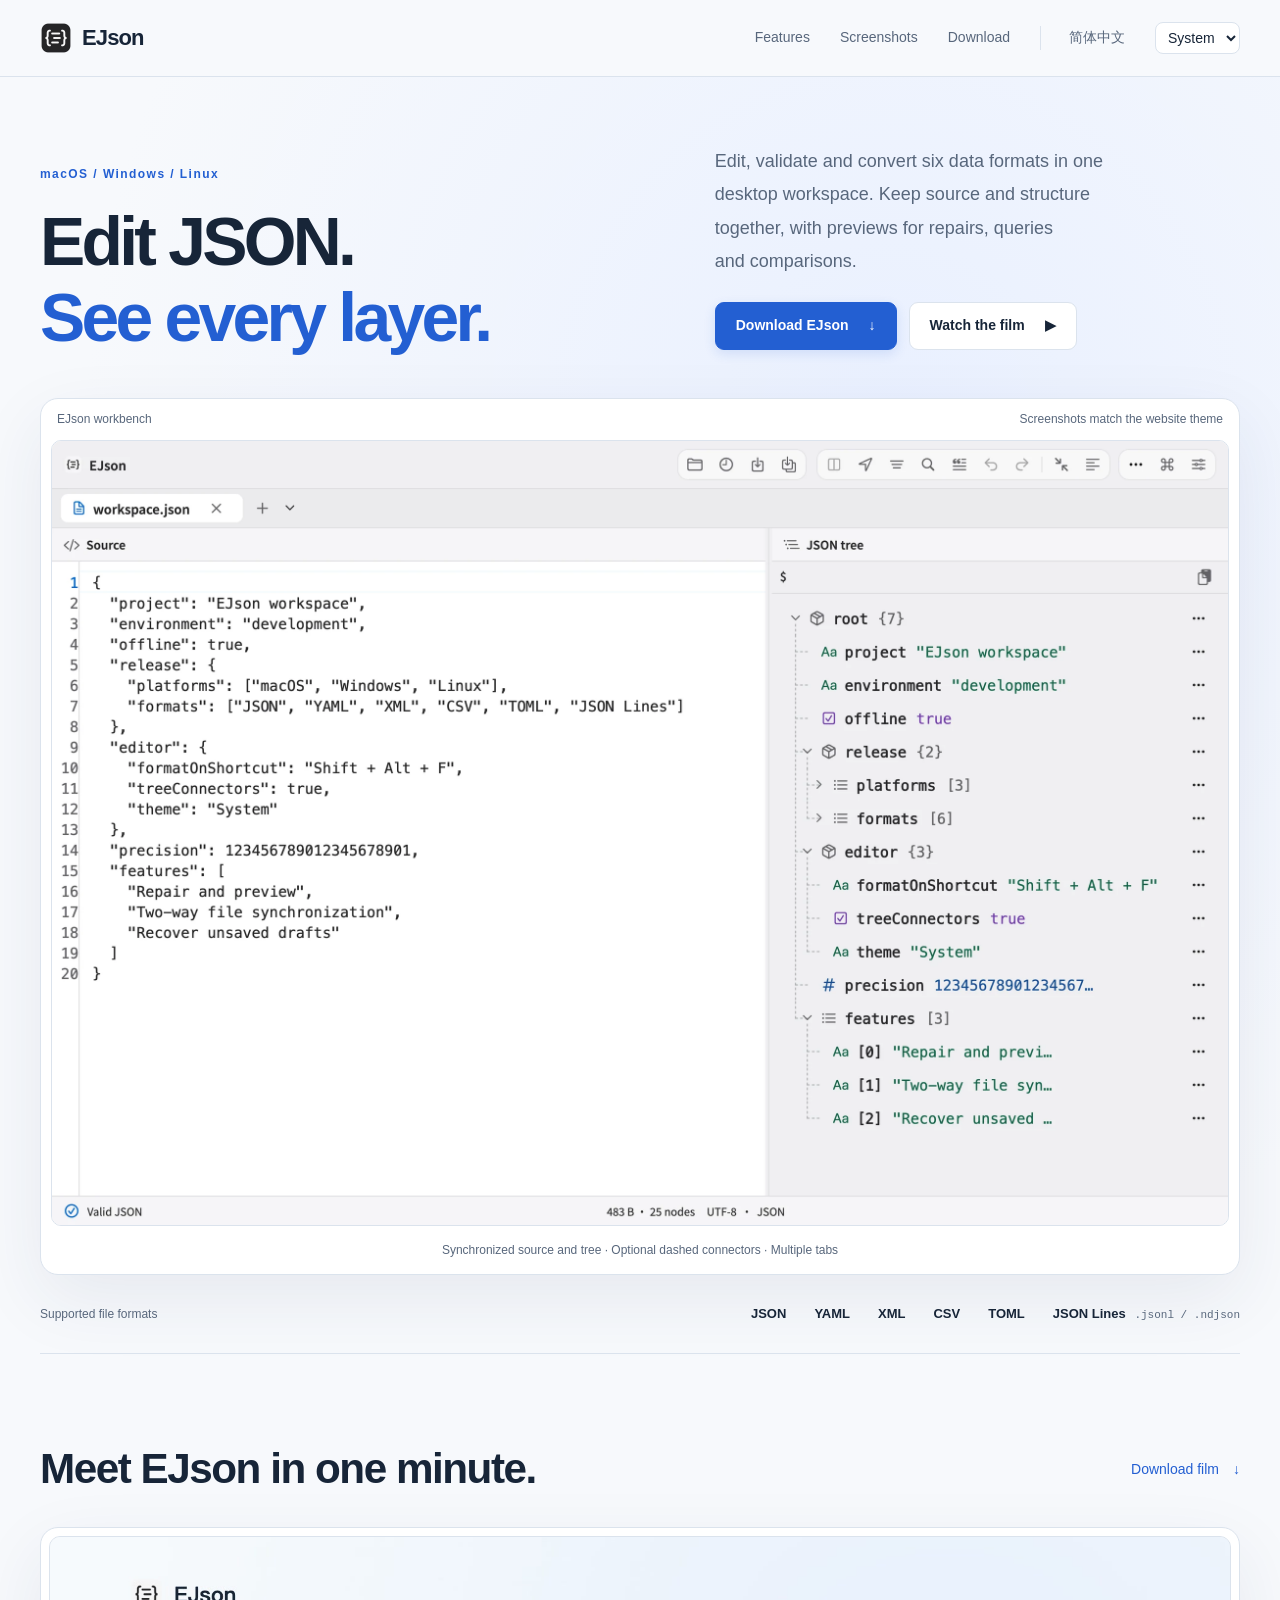
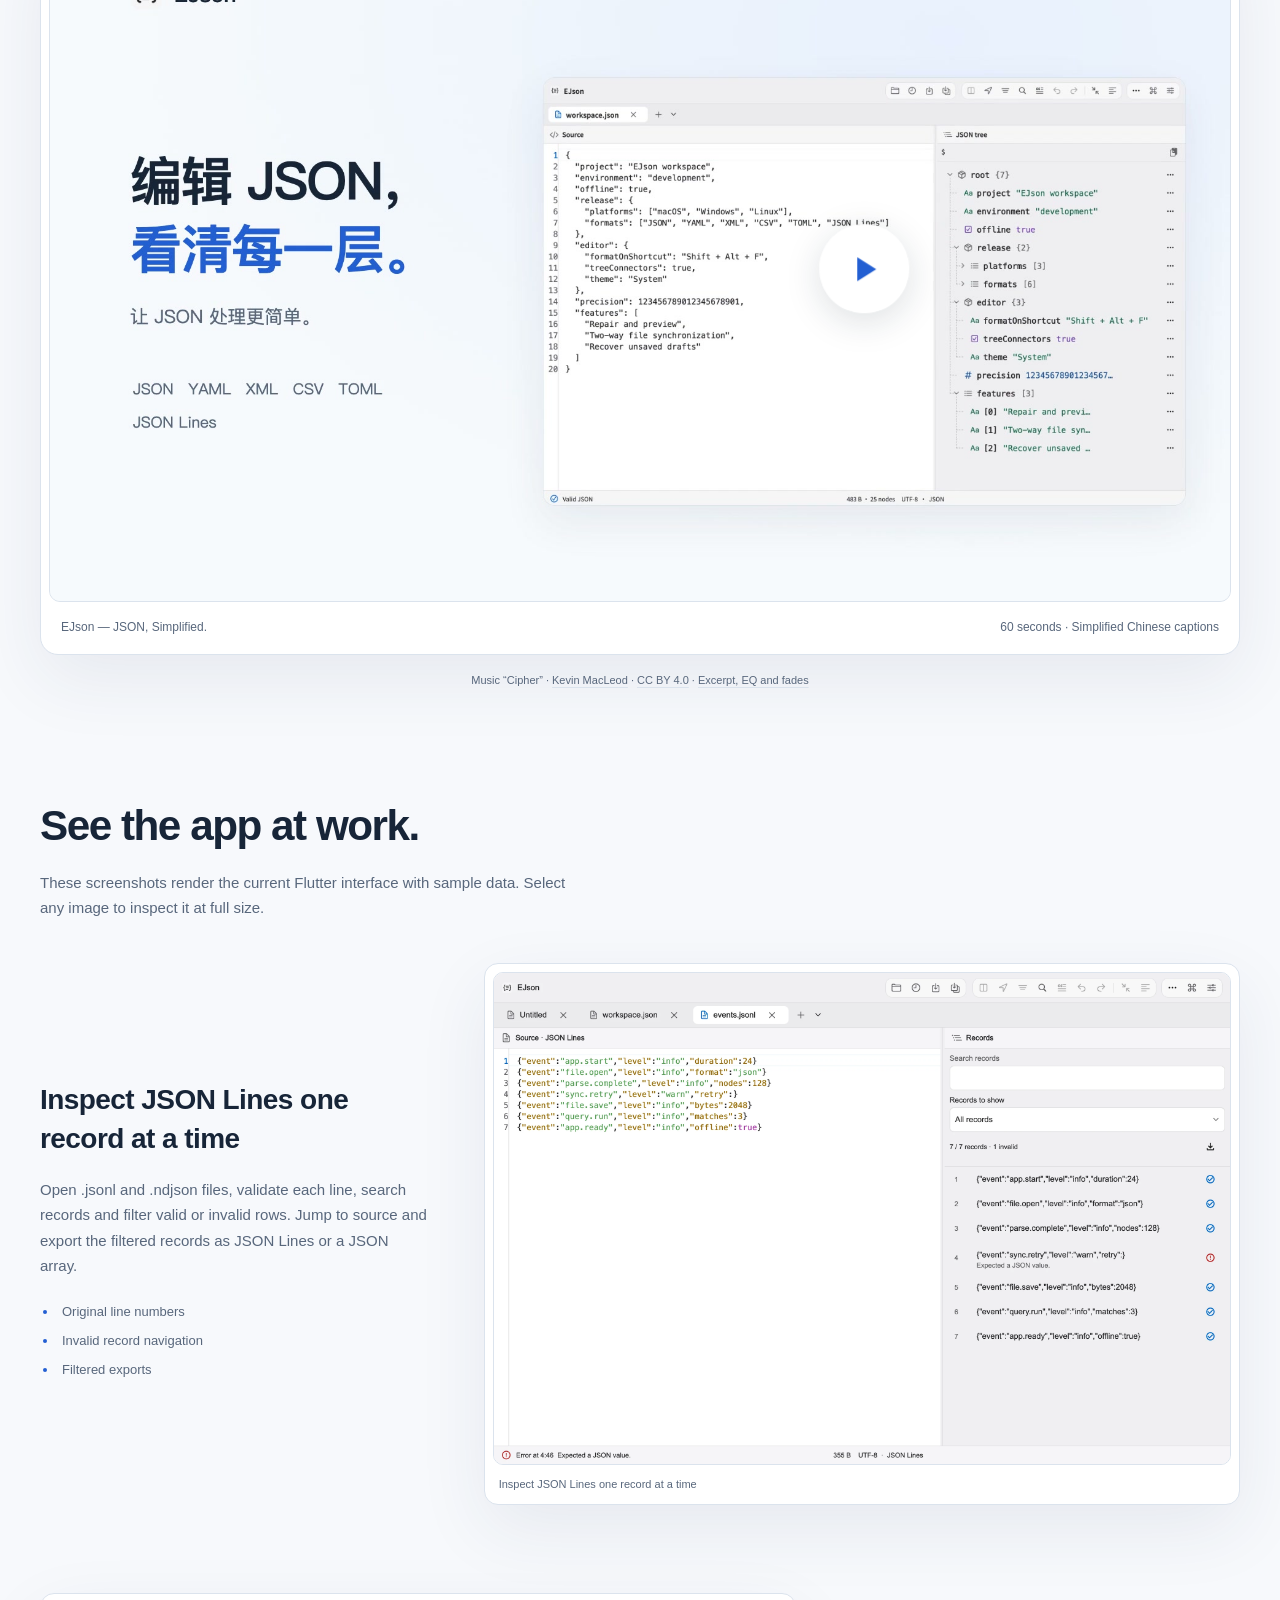
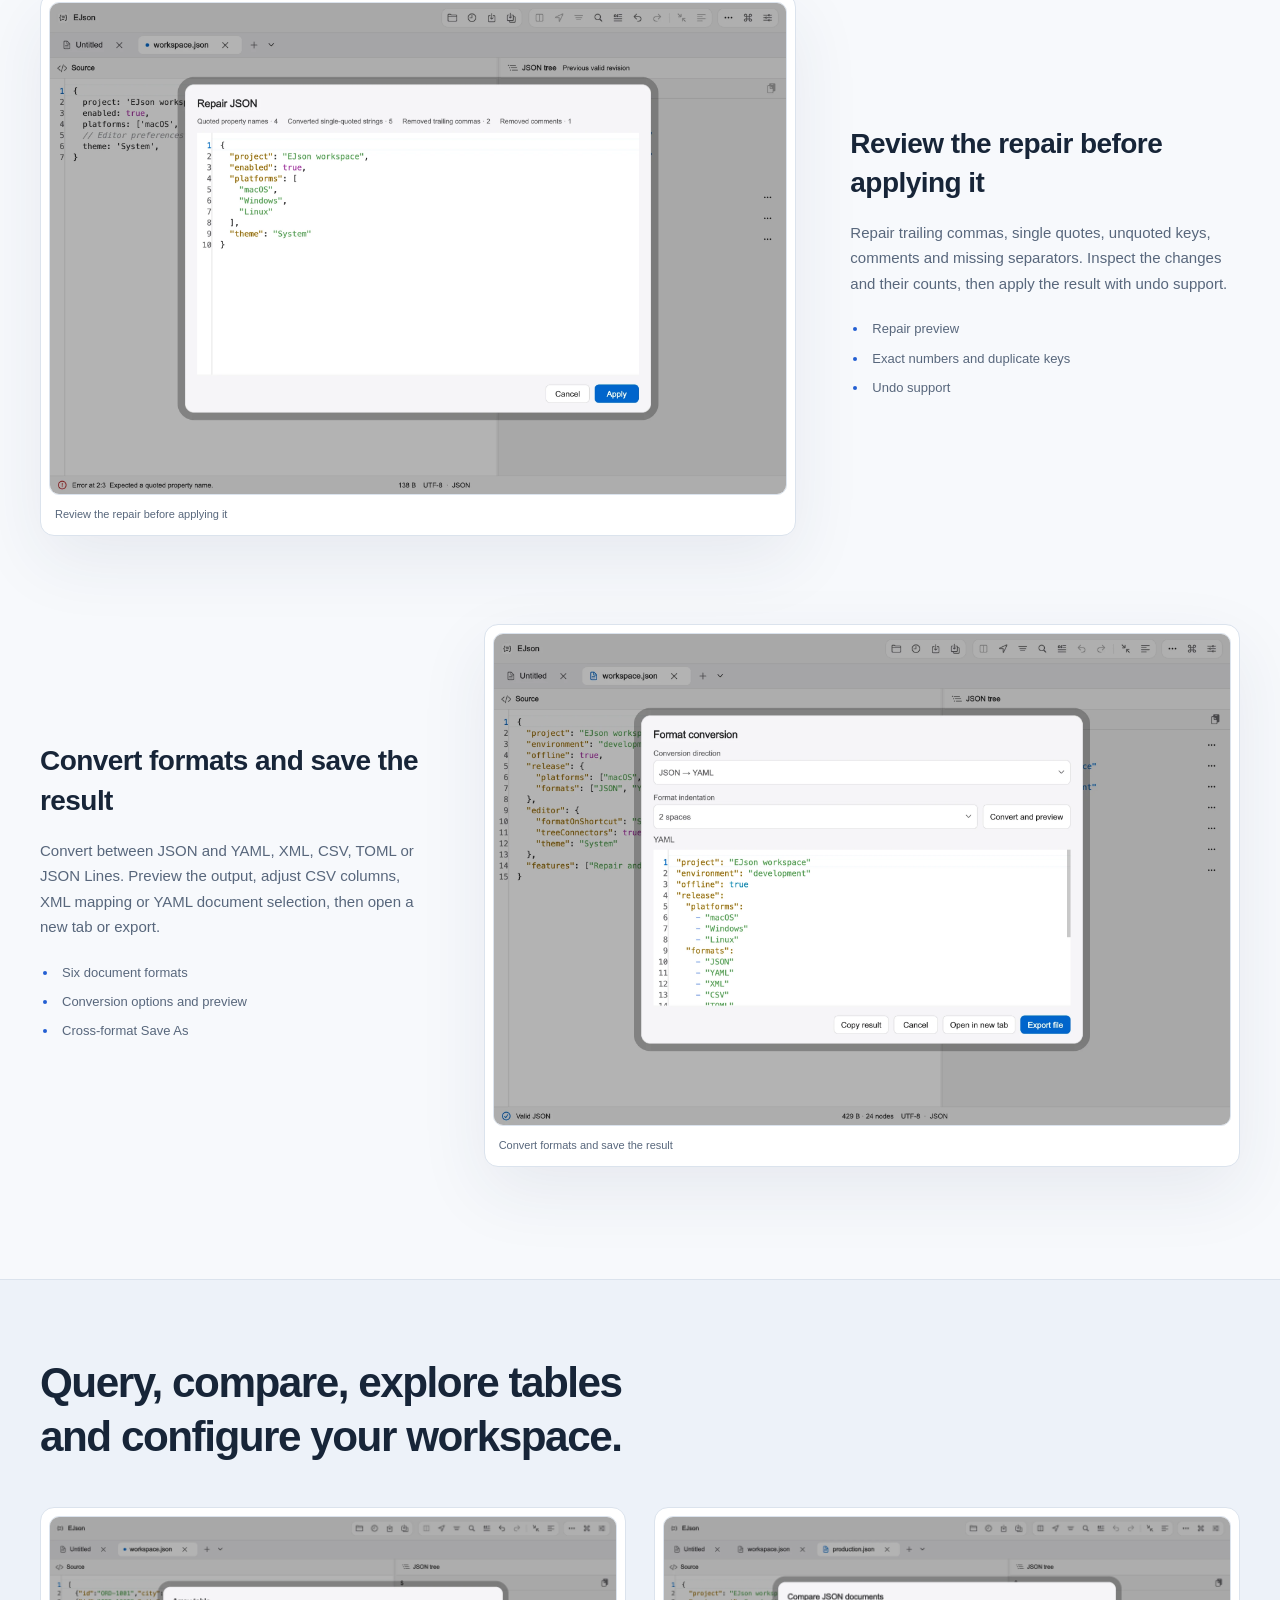
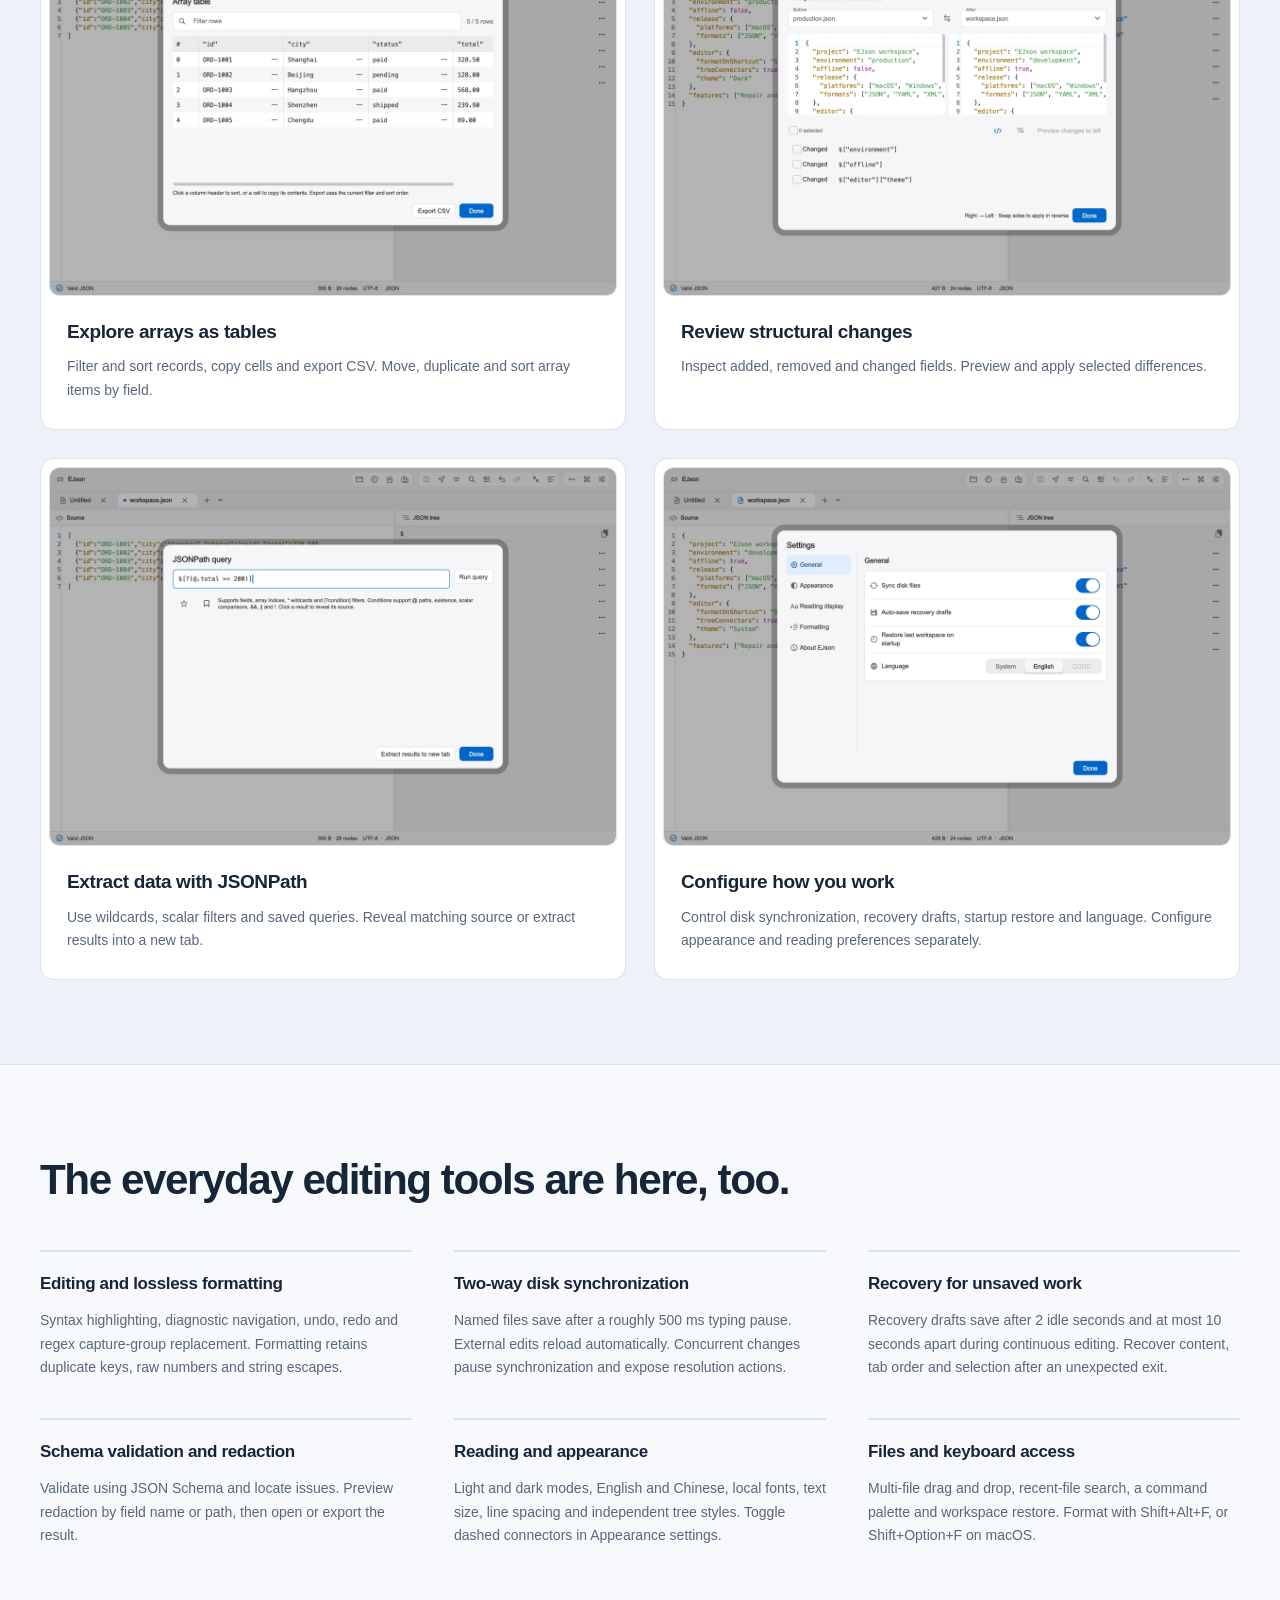
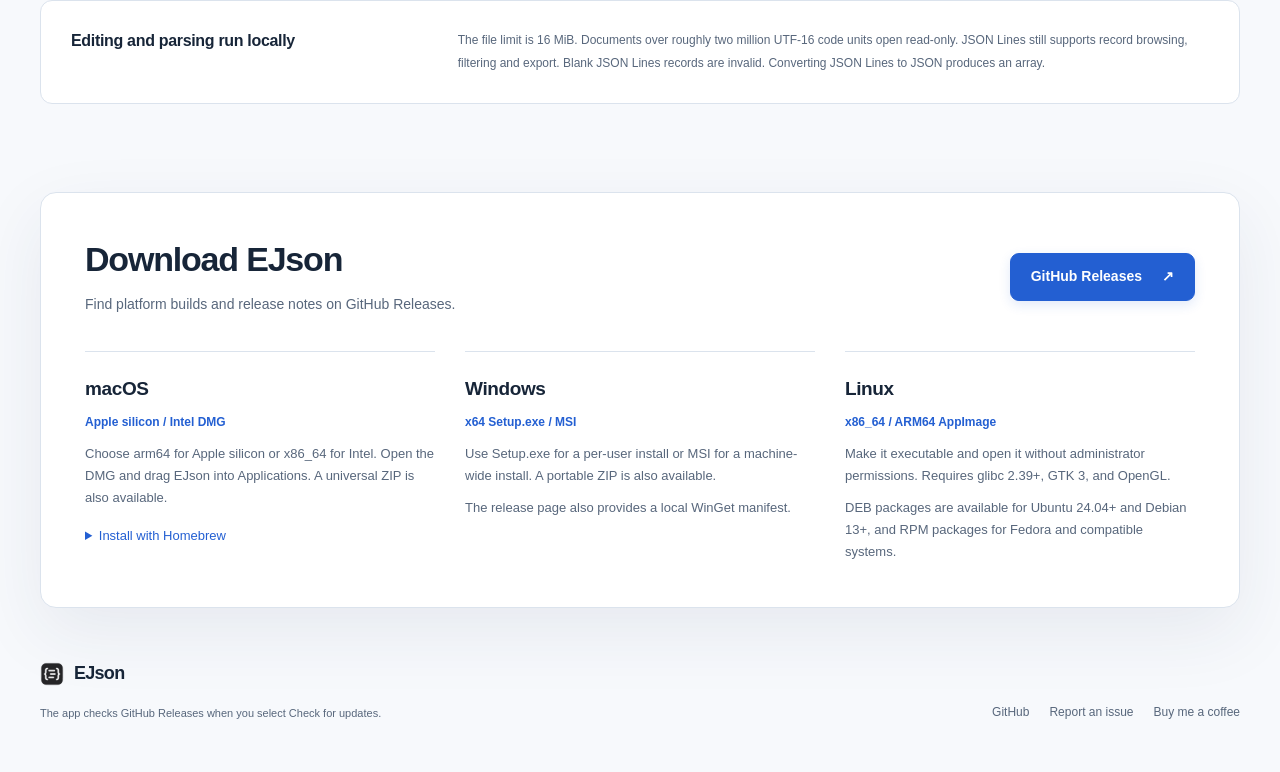
==== commit 9c6c445e: "update website" ====
--- a/website/en.html
+++ b/website/en.html
@@ -10,16 +10,16 @@
   <meta property="og:description" content="A local desktop workspace for JSON, YAML, XML, CSV, TOML and JSON Lines. Edit source and trees, preview repairs and conversions, synchronize files and recover drafts.">
   <meta property="og:image" content="https://echo-braveshine.github.io/EJson/assets/workbench-light.png">
   <title>EJson · Desktop workspace for structured data</title>
-  <link rel="icon" href="assets/logo.png" type="image/png">
+  <link rel="icon" href="assets/logo-on-dark.png" type="image/png" data-theme-icon>
   <link rel="alternate" hreflang="zh-CN" href="index.html">
-  <script src="theme.js"></script>
-  <link rel="stylesheet" href="styles.css?v=20261115-film2">
-  <script src="site.js?v=20261115-film2" defer></script>
+  <script src="theme.js?v=20261115-logo3"></script>
+  <link rel="stylesheet" href="styles.css?v=20261115-logo3">
+  <script src="site.js?v=20261115-logo3" defer></script>
 </head>
 <body>
   <a class="skip-link" href="#main">Skip to content</a>
   <header class="site-header"><nav class="wrap nav" aria-label="Main navigation">
-    <a class="brand" href="#top"><img src="assets/logo.png" width="32" height="32" alt="">EJson</a>
+    <a class="brand" href="#top"><img class="brand-logo-for-light-theme" src="assets/logo-on-dark.png" width="32" height="32" alt=""><img class="brand-logo-for-dark-theme" src="assets/logo-on-light.png" width="32" height="32" alt="">EJson</a>
     <div class="nav-links"><a href="#features">Features</a><a href="#screenshots">Screenshots</a><a href="#download">Download</a><a class="language" href="index.html" lang="zh-CN">简体中文</a><select class="theme-select" aria-label="Website theme" data-theme-select><option value="system">System</option><option value="light">Light</option><option value="dark">Dark</option></select></div>
   </nav></header>
   <main id="main">
@@ -86,7 +86,7 @@
       </div>
     </section>
   </main>
-  <footer class="wrap footer"><div><a class="brand" href="#top"><img src="assets/logo.png" width="24" height="24" alt="">EJson</a><p>The app checks GitHub Releases when you select Check for updates.</p></div><nav aria-label="Project links"><a href="https://github.com/Echo-BraveShine/EJson">GitHub</a><a href="https://github.com/Echo-BraveShine/EJson/issues">Report an issue</a><a href="https://buymeacoffee.com/1239383708p">Buy me a coffee</a></nav></footer>
+  <footer class="wrap footer"><div><a class="brand" href="#top"><img class="brand-logo-for-light-theme" src="assets/logo-on-dark.png" width="24" height="24" alt=""><img class="brand-logo-for-dark-theme" src="assets/logo-on-light.png" width="24" height="24" alt="">EJson</a><p>The app checks GitHub Releases when you select Check for updates.</p></div><nav aria-label="Project links"><a href="https://github.com/Echo-BraveShine/EJson">GitHub</a><a href="https://github.com/Echo-BraveShine/EJson/issues">Report an issue</a><a href="https://buymeacoffee.com/1239383708p">Buy me a coffee</a></nav></footer>
   <dialog class="lightbox" aria-label="Enlarged app screenshot"><div class="lightbox-head"><p id="lightbox-caption" aria-live="polite"></p><button type="button" data-close aria-label="Close enlarged screenshot" autofocus>×</button></div><div class="lightbox-image"><img alt="" width="1200" height="800"></div><div class="lightbox-nav"><button type="button" data-prev aria-label="Previous screenshot">←</button><a data-original href="assets/workbench-light.png" target="_blank" rel="noopener">Open original image ↗</a><button type="button" data-next aria-label="Next screenshot">→</button></div></dialog>
 </body>
 </html>
--- a/website/styles.css
+++ b/website/styles.css
@@ -41,6 +41,10 @@
 .nav { min-height: 76px; display: flex; align-items: center; justify-content: space-between; gap: 20px; }
 .brand { display: inline-flex; align-items: center; gap: 10px; font-size: 22px; font-weight: 750; letter-spacing: -.04em; }
 .brand img { border-radius: 8px; }
+/* Light pages use logo-on-dark; dark pages use logo-on-light. */
+.brand-logo-for-dark-theme { display: none; }
+:root[data-theme="dark"] .brand-logo-for-light-theme { display: none; }
+:root[data-theme="dark"] .brand-logo-for-dark-theme { display: block; }
 .nav-links { display: flex; align-items: center; gap: 30px; color: var(--muted); font-size: 14px; }
 .nav-links a:hover, .footer a:hover { color: var(--accent); }
 .language { border-left: 1px solid var(--line); padding-left: 28px; }
